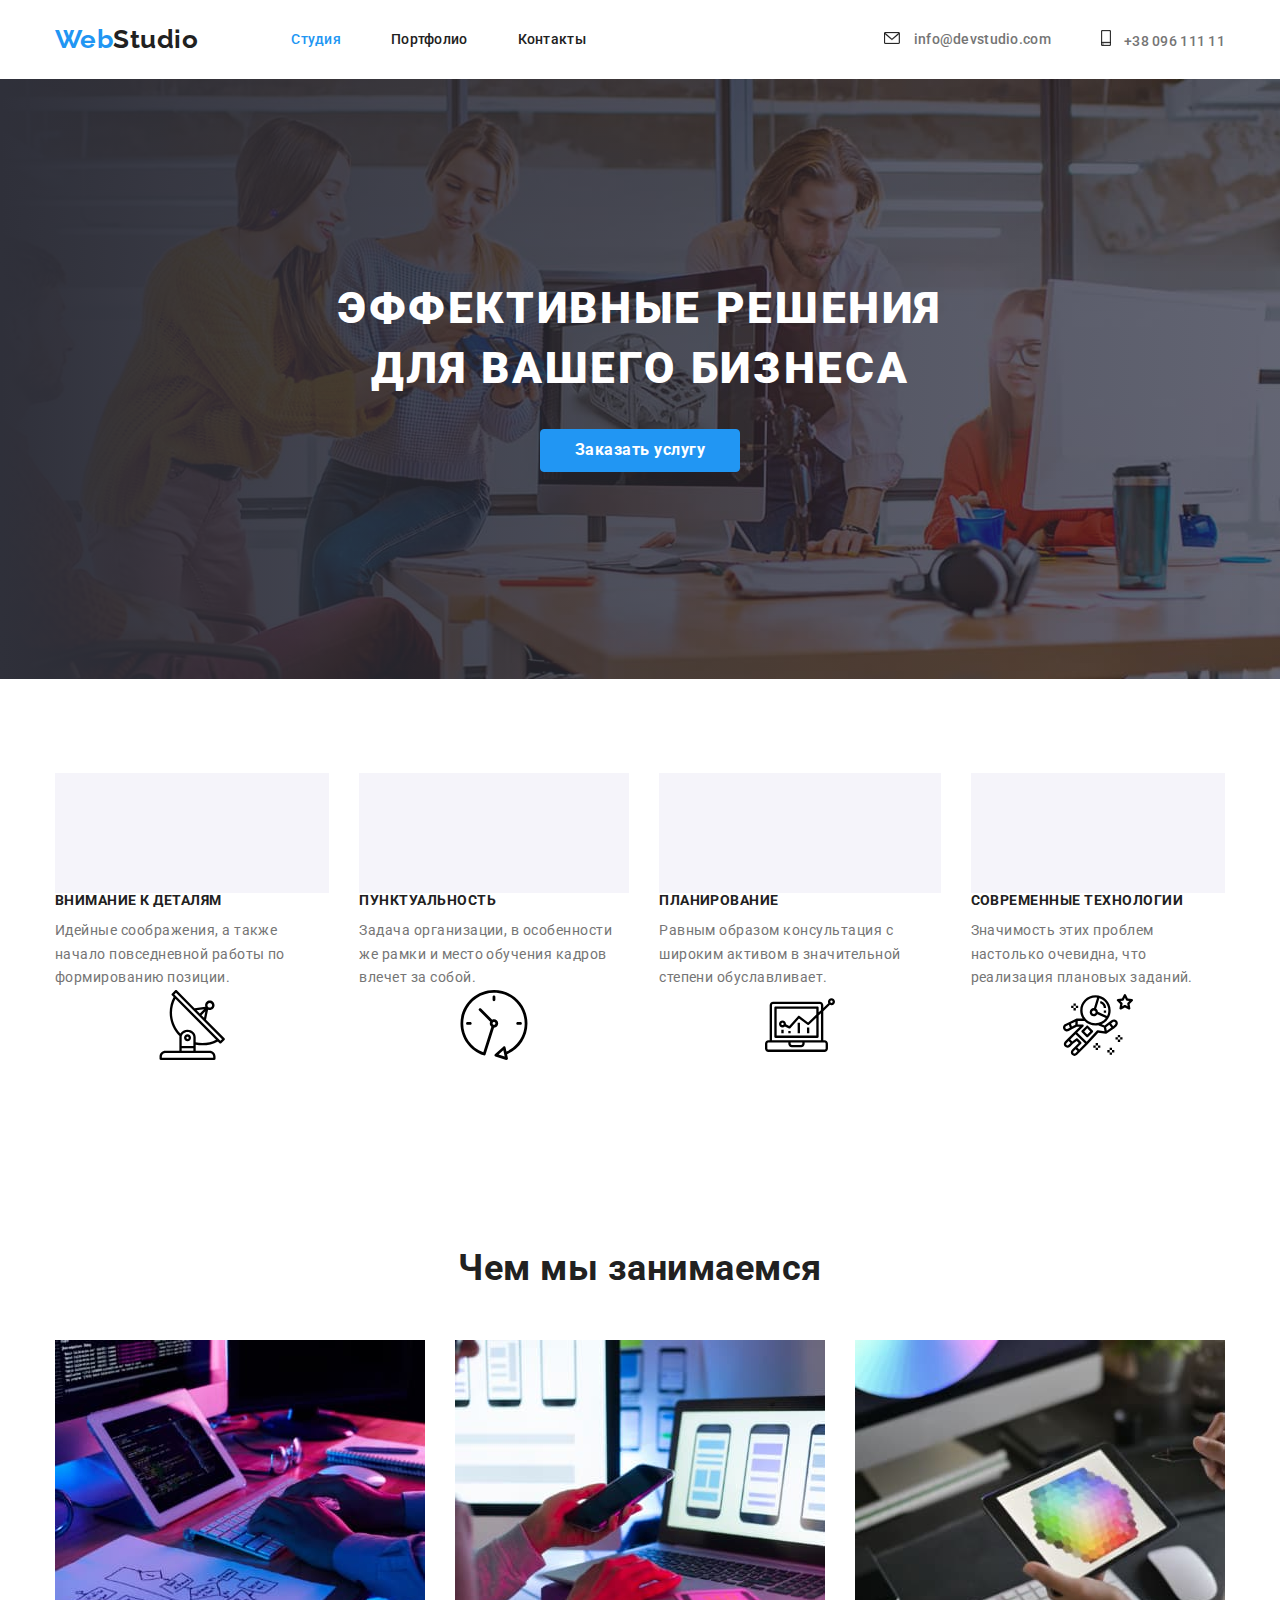
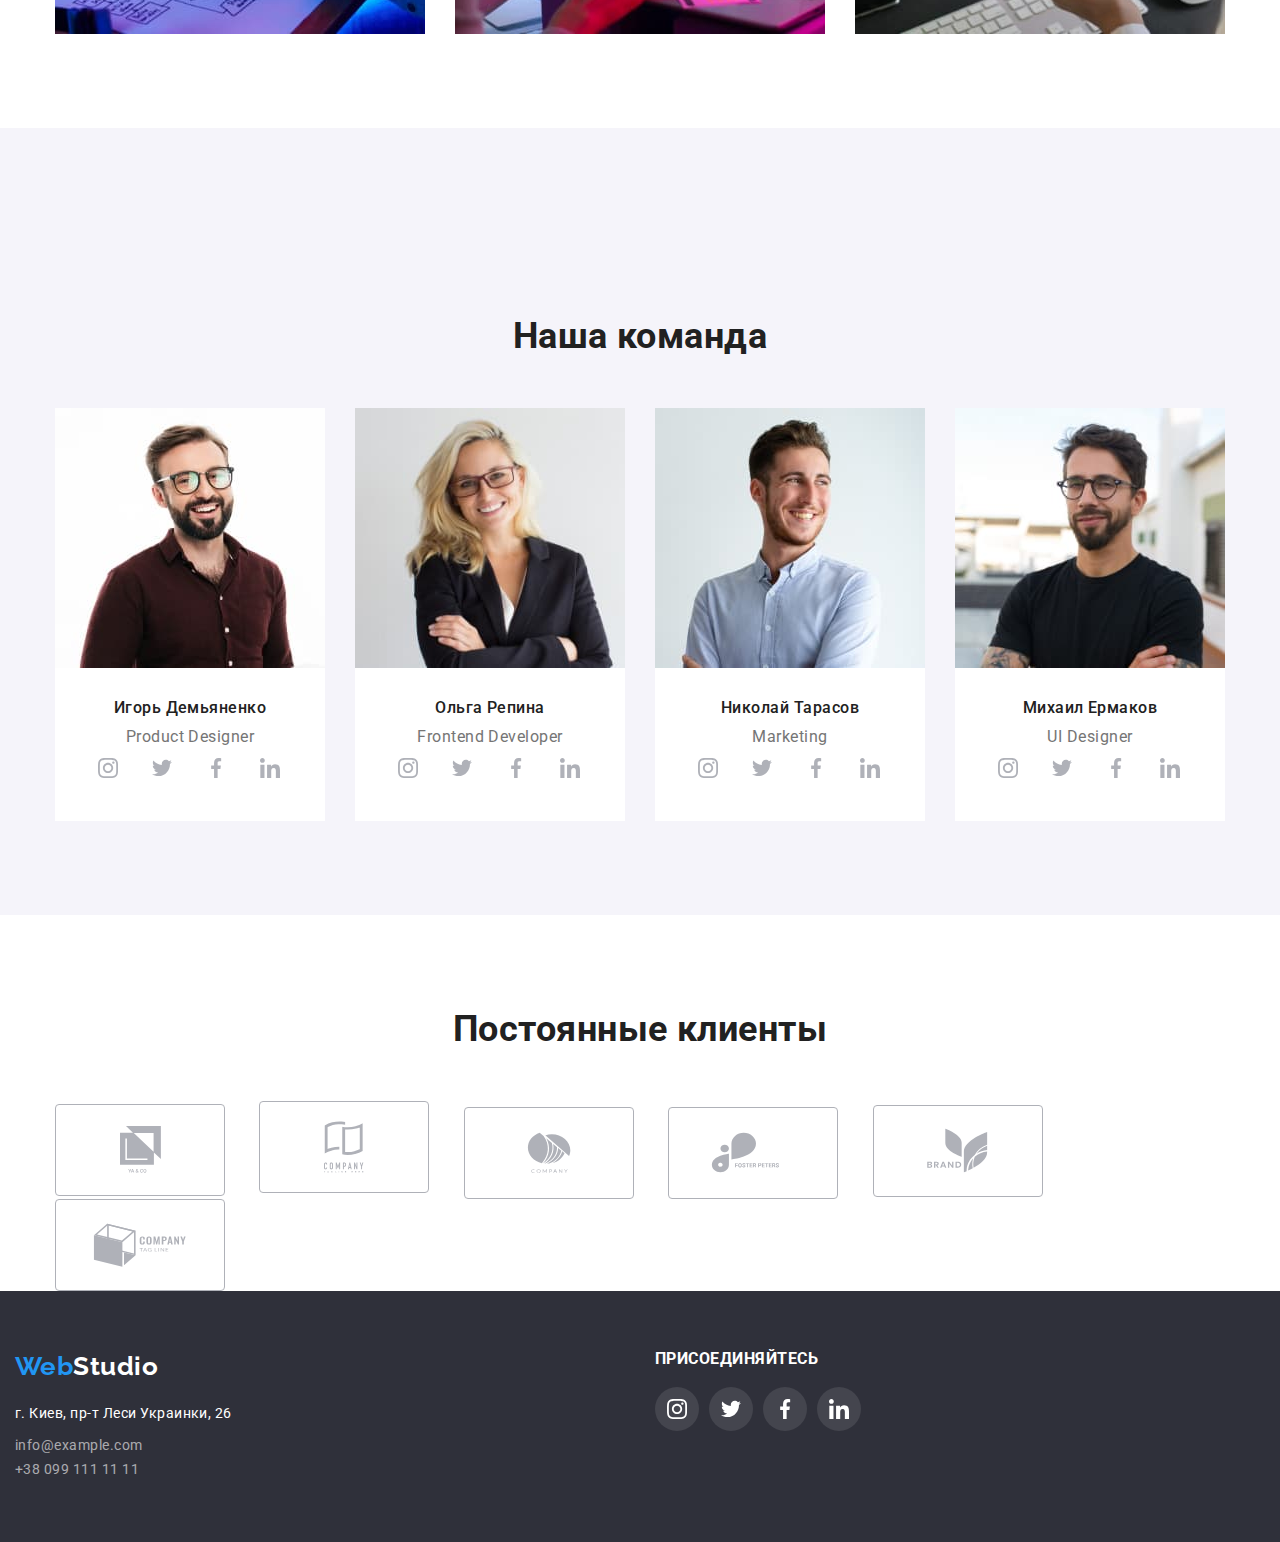
==== index.html @ 0242ce9b "добавляє постоянные клиенты" ====
<!DOCTYPE html>
<html lang="ru">

<head>
    <meta charset="UTF-8">
    <meta name="viewport" content="width=device-width, initial-scale=1.0">
    <title>Document</title>
    <link rel="preconnect" href="https://fonts.gstatic.com">
    <link
        href="https://fonts.googleapis.com/css2?family=Raleway:wght@700&family=Roboto:wght@400;500;700;900&display=swap"
        rel="stylesheet">
    <link rel="stylesheet"
        href="https://cdnjs.cloudflare.com/ajax/libs/modern-normalize/1.0.0/modern-normalize.min.css">
    <link rel="stylesheet" href="./css/styles.css">
</head>

<body>
    <header class="page-header">
        <!--CONTAINER-->
        <div class="container">
            <nav class="main-nav">

                <a href="" class="page-logo__header">Web<span class="accent-black">Studio</span></a>

                <ul class="site-nav">
                    <li class="item"><a href="" class="link current">Студия</a></li>
                    <li class="item"><a href="./portfolio.html" class="link">Портфолио</a></li>
                    <li class="item"><a href="" class="link">Контакты</a></li>
                </ul>
                <ul class="contacts">
                    <li class="item"><a href="mailto:info@devstudio.com" class="mail">
                        <svg class="address-icon">
                            <use href="./imagesdecoration/sprite.svg#icon-envelope"></use>
                        </svg>        
                        info@devstudio.com</a></li>
                    <li class="item"><a href="tel:+3809611111" class="phone">
                        <svg class="address-icon-smartphone">
                            <use href="./imagesdecoration/sprite.svg#icon-smartphone"></use>
                        </svg>
                        +38 096 111 11</a></li>
                </ul>
            </nav>
        </div>
    </header>
    <main>
        <!--CONTAINER-->
        <div class="overlay">
        <section class="hero-index">
            <div class="container-hero">
                
                <h1 class="hero-title">ЭФФЕКТИВНЫЕ РЕШЕНИЯ ДЛЯ ВАШЕГО БИЗНЕСА</h1>
                <a href="" class="button">Заказать услугу</a>
            </div>
        </section>
    </div>

        <!--CONTAINER-->
        <section class="feature">
            <div class="container">
                <ul class="content-list">
                    
                    <li class="title-list">
                        <h3 class="title">
                            Внимание к деталям</h3>
                        <p class="paragraph">
                            Идейные соображения, а также начало повседневной работы по формированию позиции.
                        </p>
                        <ul class="icons">
                            <li class="icons-item">
                                <a href="" class="icons-link">
                                    <svg class="icons-svg">
                                        <use href="./imagesdecoration/sprite.svg#icon-vector">
                                        </use>
                                    </svg>
                                </a>
                            </li>
                        </ul>
                    </li>
                    <li class="title-list icon-punctuality">
                        <h3 class="title">
                            Пунктуальность</h3>
                        <p class="paragraph">
                            Задача организации, в особенности же рамки и место обучения кадров влечет за собой.</p>
                        <ul class="icons">
                            <li class="icons-item">
                                <a href="" class="icons-link">
                                    <svg class="icons-svg">
                                        <use href="./imagesdecoration/sprite.svg#icon-clock-1">
                                        </use>
                                    </svg>
                                </a>
                            </li>
                        </ul>
                        </li>
                    <li class="title-list icon-planning">
                        <h3 class="title">
                            Планирование</h3>
                        <p class="paragraph">
                            Равным образом консультация с широким активом в значительной степени обуславливает.</p>
                    <ul class="icons">
                        <li class="icons-item">
                            <a href="" class="icons-link">
                                <svg class="icons-svg">
                                    <use href="./imagesdecoration/sprite.svg#icon-lap-top-diagram-1">
                                    </use>
                                </svg>
                            </a>
                        </li>
                    </ul>
                        </li>

                    <li class="title-list icon-modern">
                        <h3 class="title">
                            Современные технологии</h3>
                        <p class="paragraph">
                            Значимость этих проблем настолько очевидна, что реализация плановых заданий.</p>
                    <ul class="icons">
                        <li class="icons-item">
                            <a href="" class="icons-link">
                                <svg class="icons-svg">
                                    <use href="./imagesdecoration/sprite.svg#icon-astronaut-1-1">
                                    </use>
                                </svg>
                            </a>
                        </li>
                    </ul>
                        </li>
                </ul>
            </div>
        </section>
        <!--CONTAINER-->

        <section class="work">
            <div class="container">
                <h2 class="section-title">
                    Чем мы занимаемся</h2>
                <ul class="section-photo">
                    <li class="photo">
                        <img src=" ./images/photo1.jpg" alt="робота за компом" width="370" />
                    </li>
                    <li class="photo">
                        <img src=" ./images/photo2.jpg" alt="робота за компом" width="370" />
                    </li>
                    <li class="photo">
                        <img src=" ./images/photo3.jpg" alt="техника" width="370" />
                    </li>
                </ul>
            </div>
        </section>
        <!--CONTAINER-->
        <!--ul.social-icons>li.social-icons-item>a.social-icons-link>svg.social-icons-svg>use[href="./imagesdecoration/symbol-defs-optimiz.svg#icon-"])*4-->  
        <section class="team">
            <div class="container">
                <h2 class="section-title">
                    Наша команда</h2>
                <ul class="our-team">

                    <li class="content-team">
                        <article class="card">
                            <div class="card-thumb">
                                <img src="./images/photo2.1.jpg" alt="Игорь Демьяненко" width="270" />
                            </div>
                            <div class="card-content">
                                <h3 class="title">Игорь Демьяненко </h3>
                                <p class="occupation"> Product Designer </p>
                                <ul class="social-icons">
                                    <li class="social-icons-item">
                                        <a href="" class="social-icons-link" target="_blank" rel="noopener noreferrer">
                                            <svg class="social-icons-svg">
                                                <use href="./imagesdecoration/sprite.svg#icon-instagram"></use>
                                            </svg>
                                        </a>
                                    </li>
                                    <li class="social-icons-item">
                                        <a href="" class="social-icons-link">
                                            <svg class="social-icons-svg">
                                                <use href="./imagesdecoration/sprite.svg#icon-twitter"></use>
                                            </svg>
                                        </a>
                                    </li>
                                    <li class="social-icons-item">
                                        <a href="" class="social-icons-link">
                                            <svg class="social-icons-svg">
                                                <use href="./imagesdecoration/sprite.svg#icon-facebook"></use>
                                            </svg>
                                        </a>
                                    </li>
                                    <li class="social-icons-item">
                                        <a href="" class="social-icons-link">
                                            <svg class="social-icons-svg">
                                                <use href="./imagesdecoration/sprite.svg#icon-linkedin"></use>
                                            </svg>
                                        </a>
                                    </li>
                                </ul>
                            </div>
                        </article>
                    </li>


                    <li class="content-team">
                        <article class="card">
                            <div class="card-thumb">
                                <img src="./images/photo2.2.jpg" alt="Ольга Репина" width="270" />
                            </div>
                            <div class="card-content">
                                <h3 class="title">Ольга Репина </h3>
                                <p class="occupation"> Frontend Developer </p>
                                <ul class="social-icons">
                                    <li class="social-icons-item">
                                        <a href="" class="social-icons-link" target="_blank" rel="noopener noreferrer">
                                            <svg class="social-icons-svg">
                                                <use href="./imagesdecoration/sprite.svg#icon-instagram"></use>
                                            </svg>
                                        </a>
                                    </li>
                                    <li class="social-icons-item">
                                        <a href="" class="social-icons-link">
                                            <svg class="social-icons-svg">
                                                <use href="./imagesdecoration/sprite.svg#icon-twitter"></use>
                                            </svg>
                                        </a>
                                    </li>
                                    <li class="social-icons-item">
                                        <a href="" class="social-icons-link">
                                            <svg class="social-icons-svg">
                                                <use href="./imagesdecoration/sprite.svg#icon-facebook"></use>
                                            </svg>
                                        </a>
                                    </li>
                                    <li class="social-icons-item">
                                        <a href="" class="social-icons-link">
                                            <svg class="social-icons-svg">
                                                <use href="./imagesdecoration/sprite.svg#icon-linkedin"></use>
                                            </svg>
                                        </a>
                                    </li>
                                </ul>
                            </div>
                        </article>
                    </li>


                    <li class="content-team">
                        <article class="card">
                            <div class="card-thumb">
                                <img src="./images/photo2.3.jpg" alt="Николай Тарасов" width="270" />
                            </div>
                            <div class="card-content">
                                <h3 class="title">Николай Тарасов </h3>
                                <p class="occupation"> Marketing </p>
                                <ul class="social-icons">
                                    <li class="social-icons-item">
                                        <a href="" class="social-icons-link" target="_blank" rel="noopener noreferrer">
                                            <svg class="social-icons-svg">
                                                <use href="./imagesdecoration/sprite.svg#icon-instagram"></use>
                                            </svg>
                                        </a>
                                    </li>
                                    <li class="social-icons-item">
                                        <a href="" class="social-icons-link">
                                            <svg class="social-icons-svg">
                                                <use href="./imagesdecoration/sprite.svg#icon-twitter"></use>
                                            </svg>
                                        </a>
                                    </li>
                                    <li class="social-icons-item">
                                        <a href="" class="social-icons-link">
                                            <svg class="social-icons-svg">
                                                <use href="./imagesdecoration/sprite.svg#icon-facebook"></use>
                                            </svg>
                                        </a>
                                    </li>
                                    <li class="social-icons-item">
                                        <a href="" class="social-icons-link">
                                            <svg class="social-icons-svg">
                                                <use href="./imagesdecoration/sprite.svg#icon-linkedin"></use>
                                            </svg>
                                        </a>
                                    </li>
                                </ul>
                            </div>
                        </article>
                    </li>


                    <li class="content-team">
                        <article class="card">
                            <div class="card-thumb">
                                <img src="./images/photo2.4.jpg" alt="Михаил Ермаков" width="270" />
                            </div>
                            <div class="card-content">
                                <h3 class="title">Михаил Ермаков </h3>
                                <p class="occupation">UI Designer </p>
                                <ul class="social-icons">
                                    <li class="social-icons-item">
                                        <a href="" class="social-icons-link" target="_blank" rel="noopener noreferrer">
                                            <svg class="social-icons-svg">
                                                <use href="./imagesdecoration/sprite.svg#icon-instagram"></use>
                                            </svg>
                                        </a>
                                    </li>
                                    <li class="social-icons-item">
                                        <a href="" class="social-icons-link">
                                            <svg class="social-icons-svg">
                                                <use href="./imagesdecoration/sprite.svg#icon-twitter"></use>
                                            </svg>
                                        </a>
                                    </li>
                                    <li class="social-icons-item">
                                        <a href="" class="social-icons-link">
                                            <svg class="social-icons-svg">
                                                <use href="./imagesdecoration/sprite.svg#icon-facebook"></use>
                                            </svg>
                                        </a>
                                    </li>
                                    <li class="social-icons-item">
                                        <a href="" class="social-icons-link">
                                            <svg class="social-icons-svg">
                                                <use href="./imagesdecoration/sprite.svg#icon-linkedin"></use>
                                            </svg>
                                        </a>
                                    </li>
                                </ul>
                            </div>
                        </article>
                    </li>
                </ul>
            </div>
        </section>
    </main>

    <!--CONTAINER-->

     <div class="container">
        <h2 class="section-title">
            Постоянные клиенты</h2>
            <div class="thumb-icons">
                <ul class="icons-set">
                    <li class="item-icons">
                        <a href="" class="clients-icons-link" target="_blank" rel="noopener noreferrer">
                            <svg class="clients-icons-svg" width="41" height="47">
                                <use href="./imagesdecoration/sprite.svg#icon-ya-s-co-1"></use>
                            </svg>
                        </a>
                    </li>
                </ul> </div>

            <div class="thumb-icons">
                <ul class="icons-set">
                    <li class="item-icons">
                        <a href="" class="clients-icons-link" target="_blank" rel="noopener noreferrer">
                            <svg class="clients-icons-svg" width="40" height="52">
                                <use href="./imagesdecoration/sprite.svg#icon-tag-line-here-2"></use>
                            </svg>
                        </a>
                    </li>
                </ul> </div>
            
                <div class="thumb-icons">
                <ul class="icons-set">
                    <li class="item-icons">
                        <a href="" class="clients-icons-link" target="_blank" rel="noopener noreferrer">
                            <svg class="clients-icons-svg" width="44" height="41">
                                <use href="./imagesdecoration/sprite.svg#icon-company-3"></use>
                            </svg>
                        </a>
                    </li>
                </ul> </div>
            
                <div class="thumb-icons">
                <ul class="icons-set">
                    <li class="item-icons">
                        <a href="" class="clients-icons-link" target="_blank" rel="noopener noreferrer">
                            <svg class="clients-icons-svg" width="85" height="41">
                                <use href="./imagesdecoration/sprite.svg#icon-foster-peters-4"></use>
                            </svg>
                        </a>
                    </li>
                </ul> </div>

                <div class="thumb-icons">
                <ul class="icons-set">
                    <li class="item-icons">
                        <a href="" class="clients-icons-link" target="_blank" rel="noopener noreferrer">
                            <svg class="clients-icons-svg" width="63" height="45">
                                <use href="./imagesdecoration/sprite.svg#icon-brand-5"></use>
                            </svg>
                        </a>
                    </li>
                </ul> </div>

                <div class="thumb-icons">
                <ul class="icons-set">
                    <li class="item-icons">
                        <a href="" class="clients-icons-link" target="_blank" rel="noopener noreferrer">
                            <svg class="clients-icons-svg" width="94" height="44">
                                <use href="./imagesdecoration/sprite.svg#icon-comp-tag-line"></use>
                            </svg>
                        </a>
                    </li>
                 </ul> </div>
         
     </div>

    <!--CONTAINER-->

    <footer class="footer">
        <div class="footer-content">
        <div class="container">

            <a href="" class="page-logo__footer">Web<span class="accent-white">Studio</span></a>

            <address class="address-footer">
                <p class="address">г. Киев, пр-т Леси Украинки, 26 </p>
                <ul class="contact-info">

                    <li><a href="info@example.com" class="mail-contact">info@example.com</a></li>

                    <li><a href="tel:+380991111111" class="address-contact">+38 099 111 11 11</a></li>
                </ul>
            </address>
        </div>
        <!-- FOOTER Social networks -->
        <div class="container">
            <h3 class="footer-networks"> ПРИСОЕДИНЯЙТЕСЬ </h3>
            <ul class="social-icons-footer">
                <li class="social-icons-item-footer">
                    <a href="" class="social-icons-link-footer" target="_blank" rel="noopener noreferrer">
                        <svg class="social-icons-svg-footer">
                            <use href="./imagesdecoration/sprite.svg#icon-instagram"></use>
                        </svg>
                    </a>
                </li>

                <li class="social-icons-item-footer">
                    <a href="" class="social-icons-link-footer" target="_blank" rel="noopener noreferrer">
                        <svg class="social-icons-svg-footer">
                            <use href="./imagesdecoration/sprite.svg#icon-twitter"></use>
                        </svg>
                    </a>
                </li>

                <li class="social-icons-item-footer">
                    <a href="" class="social-icons-link-footer" target="_blank" rel="noopener noreferrer">
                        <svg class="social-icons-svg-footer">
                            <use href="./imagesdecoration/sprite.svg#icon-facebook"></use>
                        </svg>
                    </a>
                </li>
                
                <li class="social-icons-item-footer">
                    <a href="" class="social-icons-link-footer" target="_blank" rel="noopener noreferrer">
                        <svg class="social-icons-svg-footer">
                            <use href="./imagesdecoration/sprite.svg#icon-linkedin"></use>
                        </svg>
                    </a>
                </li>
                
            </ul>
        </div>
        </div>
    </footer>
    

</body>

</html>
---- css/styles.css ----
/*styles for index.html*/

:root {
  --primary-text-color: #757575;

  --title-text-color: #212121;

  --accent-color: #2196f3;

  --primary-white-color: #ffffff;
}

body {
  /*background-color: #f5f4fa;*/
  color: #757575;

  font-family: Roboto, sans-serif;

  letter-spacing: 0.03em;

  margin: 0;
}

/* цвет основного текста #757575 */

/* вторичный цвет текста #212121 */

/* белый цвет текста #FFFFFF */

/* акцент : #2196F3 */

/*Утиліти*/
div {
  padding: 0;
  margin: 0;
  list-style: none;
}

* {
  margin: 0;
  padding: 0;
}

/*general info about container*/

.container {
  width: 1200px;
  padding-left: 15px;
  padding-right: 15px;
  margin-left: auto;
  margin-right: auto;
}
/*Page header*/

.page-header {
  background-color: var(--primary-white-color);
}
 
.page-header {
  border-bottom: 1px;
}

/*Main nav*/

.main-nav,
.site-nav,
.contacts {
  display: flex;
}

.main-nav {
  /*padding-top: 24px;*/
  align-items: center;
}


.site-nav {
  display: flex;
  margin-left: 93px;
}

.address-icon {
  width: 16px;
  height: 12px;
  stroke: currentColor;
  margin-right: 10px;
}

.address-icon-smartphone {
  width: 10px;
  height: 16px;
  stroke: currentColor;
  margin-right: 10px;
}


/*.site-nav .item {
  outline:1px solid red;
  background-color: blue;
  /*margin-right: 50px;*/


/*.site-nav .item:last-child {
  margin-right: 0;
}*/

/*.site-nav .item:not(:last-child) {
  margin-right: 50px;
}*/

.site-nav .item + .item {
  margin-left: 50px;
}


.site-nav .link {
  display: block;
  padding-top: 32px;
  padding-bottom: 32px;
  
  color: var(--title-text-color);

  font-weight: 500;
  font-size: 14px;
  line-height: 1.1;
  letter-spacing: 0.02em;
  
}

.site-nav .link:hover,
.site-nav .link:focus {
  color: var(--accent-color);
}

.site-nav .link:focus {
  border: none;
}

.site-nav .link.current {
  color: var(--accent-color);
}


.contacts {
  background-color: var(--primary-white-color);
  margin-left: auto;
  /*padding-top: 32px;
  padding-bottom: 32px;
  /*margin-left: 165.5px;*/
}

.contacts .item + .item {
  margin-left: 50px;
}


/* Logo */
.page-logo__header {
  color: var(--accent-color);
}
.accent-black {
  color: var(--title-text-color);
}
.page-logo__header,
.accent-black {
  font-family: raleway, sans-serif;

  font-weight: bold;
  font-size: 26px;
  line-height: 1.19;
}

a {
  text-decoration: none;
}



.contacts .mail {
  color: var(--primary-text-color);

  font-weight: 500;
  font-size: 14px;
  line-height: 1.1;
  letter-spacing: 0.02em;
  /*margin-right: 50px;*/
}

.contacts .mail:hover {
  color: var(--accent-color);
}
.contacts .phone {
  color: var(--primary-text-color);

  font-weight: 500;
  font-size: 14px;
  line-height: 1.1;
  letter-spacing: 0.02em;
}
.contacts .phone:hover {
  color: var(--accent-color);
}*/



/* Hero*/

/*.container-hero {
  background-color: #2f303a;
  width: 1200px;
  padding-left: 15px;
  padding-right: 15px;
  margin-left: auto;
  margin-right: auto;
  border: 1px solid red;
}*/

/*.hero {
  max-width: 1600px;
  margin: 0 auto;
  background-color: #2f303a;
}*/

.hero .hero-title {
  margin: auto;
}

.hero-title {
 
  color: #ffffff;

  font-weight: 900;
  font-size: 44px;
  line-height: 1.36;
  text-align: center;
  letter-spacing: 0.06em;
  text-transform: uppercase;
  max-width: 696px;
  margin: 0 auto;
  margin-bottom: 30px;
}

.hero-index {
  /*background-color: #2f303a;*/
  padding: 200px 0;
}

.container-hero {
  /*background-color: #2f303a;*/
  width: 1200px;
  padding-left: 15px;
  padding-right: 15px;
  margin-left: auto;
  margin-right: auto;
}

/*Overlay*/

.overlay {
  max-width: 1600px;
  height: 600px;
  margin-left: auto;
  margin-right: auto;
  background-image: linear-gradient(
    to right,
   #2f303a, 40%, rgba(47, 48, 58, 0.4)
   ),
   url("../images/lowImgheader.jpg");
  /*background-image: url("../images/lowImgheader.jpg");*/
  background-size: cover;
  background-repeat: no-repeat;
  background-position: center;
}

/*Button*/

.button {
  width: 200px;
}

/*html {
  box-sizing: border-box;
}

*,
*::before,
*::after {
  box-sizing: inherit;
}*/

.button {
  border-radius: 4px;
  padding: 10px 32px;
  color: var(--title-text-color);
  background-color: var(--primary-white-color);
  border: 1px solid transparent;
  border-color: var(--accent-color);

  min-width: 200px;
  margin: 0 auto;
  font-weight: bold;
  font-size: 16px;
  line-height: 1.8;
  text-align: center;
  align-items: center;
  display: inline-block;
  
}

.button {
  display: block;
  background-color: var(--accent-color);
  color: var(--primary-white-color);
  margin: 0 auto;
  padding: 0 auto;
  padding: 6.22px;
}

/* section*/

.work {
  /*
  padding-left: 15px;
  padding-right: 15px;
  margin-left: auto;
  margin-right: auto;
  /*background-color: #e5e5e5;*/
}

.work  {
  padding-top: 94px;
  padding-bottom: 94px;
}

.section-title {
  text-align: center;
}

.section-photo {
  padding: 0;
  margin: 0;
  display: flex;

  margin-left: -30px;
}
.section-photo > .photo {
  flex-basis: calc(100% / 3 - 30px);
  margin-left: 30px;
}

.section-work .section-title {
  margin: 0 auto;
  margin-bottom: 50px;
  color: var(--title-text-color);

  font-weight: 700;
  font-size: 36px;
  line-height: 1.16;
  text-align: center;
}


.photo li {
  margin-right: 30px;
}

.photo li:last-child {
margin-right: 0;
}


.photo:nth-child(1n) {
  margin-right: 0px;
}

/* Features */

/*.title-list {
  width: 270px;
  display: inline-block;
  display: flex;
  margin-top: 94px;
  margin-bottom: 94px;
}*/

/*.feature-list li {
  width: 270px;
  display: flex;
  display: inline-block;
  margin-top: 94px;
  margin-bottom: 94px;*/
}

/*.feature-list .container {
  background-color: #e5e5e5;
}*/


.content-list li {
  width: 270px;
  display: inline-block;
  /*margin-top: 94px;*/
}

.title-list {
 margin-right: 23px;
}
.title-list:last-child {
  margin-right: 0;
}

.title-list::before {
  display: block;
  content:"";
  height: 120px;
  background-repeat: no-repeat;
  background-position: center;
  background-color: #F5F4FA;
  ;
}


/*.icon-attention::before {
  background-image: url("../imagesdecoration/Vector.svg");
}

.icon-punctuality::before {
  background-image: url("../imagesdecoration/Vector.svg2.svg");
}

.icon-planning::before {
  background-image: url("../imagesdecoration/Vector.svg3.svg");
}

.icon-modern::before {
  background-image: url("../imagesdecoration/astronaut\ 1.svg");
}
*/

.icons {
  display: flex;
  align-items: center;
  justify-content: center;
}

.icons-link {
  display: flex;
  align-items: center;
  justify-content: center;
}

.icons-svg {
  width: 70px;
  height: 70px;
}
.icons-svg:hover,
.icons-svg:focus {
  stroke: var(--accent-color);
}

.feature {
  padding-top: 94px;
  display: flex;
}

.content-list {
  display: flex;
  margin-left: -30px;
}

.content-list > .title-list {
  padding: 0;
  margin: 0;
  flex-basis: calc(100% / 4 -30px);

  margin-left: 30px;
}

.feature .title {
  margin-top: 0;
  margin-bottom: 10px;
  color: var(--title-text-color);

  font-weight: 700;
  font-size: 14px;
  line-height: 1.1;
  text-transform: uppercase;
}


.feature .paragraph {
  margin-top: 0;
  margin-bottom: 0;
  color: var(--primary-text-color);

  font-weight: normal;
  font-size: 14px;
  line-height: 1.7;
}

/* Our team*/

img {
  display: block;
  max-width: 100%;
}

.card-thumb {
  outline: 1px solid transparent;
}

.content-team * {
  outline: 1px solid transparent;
}

.card-content {
  padding: 30px;
  margin-left: auto;
  margin-right: auto;
  border: 1px solid transparent;
  background-color: var(--primary-white-color);
}

.occupation {
  margin-top: 10px;
}

.team {
  padding-top: 94px;
  padding-bottom: 94px;
  background-color: #f5f4fa;
}

.content-team {
  background-color: var(--primary-white-color);
}

.our-team {
  padding: 0;
  margin: 0;
  display: flex;
  margin-left: -30px;
}

.our-team > .content-team {
flex-basis: calc(100% / 4 - 30px);
margin-left: 30px;
}

/*.content-team {
  /*display: inline-block;
  display:inline-block;
  align-items: center;
  /*width: 270px;*/
  /*margin-top: 50px;
  margin-bottom: 94px;
  margin-right: 30px;*/


.content-team:last-child {
  margin-right: 0;
}

.occupation {
  margin-top: 10px;
  margin-bottom: 30px;
}

.section-title {
  margin: 0 auto;
  margin-bottom: 50px;
  color: var(--title-text-color);

  font-weight: 700;
  font-size: 36px;
  line-height: 1.16;
  text-align: center;
}

.title .occupation {
}

.our-team .title {
  color: var(--title-text-color);
  margin-top: 0;
  margin-bottom: 10px;

  font-weight: 500;
  font-size: 16px;
  line-height: 1.18;
  text-align: center;
}

.our-team .occupation {
  margin-top: 0;
  margin-bottom: 0;
  color: var(--primary-text-color);

  font-weight: normal;
  font-size: 16px;
  line-height: 1.18;
  text-align: center;
}

.social-icons {
  display: inline-flex;
}

.social-icons-svg {
  width: 20px;
  height: 20px;
  fill: #AFB1B8;
}

.social-icons-link {
  display: flex;
  align-items: center;
  justify-content: center;
  width: 44px;
  height: 44px;
  border-radius: 50%;
  background-color: var(--primary-white-color);
}

.social-icons-item:not(:last-child) {
 margin-right: 10px;
}

.social-icons-link:hover,
.social-icons-link:focus {
  background-color: var(--accent-color);
}

.social-icons-link:hover .social-icons-svg,
.social-icons-link:focus .social-icons-svg {
 fill: #fff;
}

 /*CARD-SET*/

 .section-title {
   margin-top: 94px;
   margin-bottom: 50px;
 }
 
.thumb-icons {
  display: inline-flex;
  /*display: inline-block;*/
  /*height: 92px;*/
  flex-basis: calc(100% / 6 - 30px);
}


.clients-icons-link {
  display: flex;
  align-items: center;
  justify-content: center;
  height: 92px;
  width: 170px;
  border: 1px solid #AFB1B8;
  border-radius: 4px;
}

.thumb-icons:not(:last-child) {margin-right: 30px;}

.clients-icons-svg {
  fill: #AFB1B8;
  display: flex;
  text-align: center;
}

.clients-icons-svg:hover,
.clients-icons-svg:focus {
  fill: var(--accent-color);
}

/*.icons-set {
  margin-left: auto;
  margin-right: auto;
  
}

.icons-set > .item-icons {
  margin-left: auto;
  margin-right: auto; 
}*/

/* Footer*/
.footer {
  background-color: #2f303a;
}

.logo-container {
  margin-top: 60px;
  margin-bottom: 20px;
}

.contact-list-mail {
  margin-top: 9px;
}

.contact-list-phone {
  margin-top: 9px;
  margin-bottom: 60px;
}
/* Logo for footer*/

.page-logo__footer {
  display: block;
  margin-bottom: 20px;
}

.page-logo__footer {
  color: var(--accent-color);
  font-family: raleway, sans-serif;
  font-style: normal;
  font-weight: 700;
  font-size: 26px;
  line-height: 1.19;
}
.accent-white {
  color: var(--primary-white-color);
  font-family: raleway, sans-serif;
  font-style: normal;
  font-weight: 700;
  font-size: 26px;
  line-height: 1.19;
  margin-bottom: 20px;
}

.page-logo__footer {
  margin-bottom: 20px;
}

.address {
  margin-bottom: 9px;
}

.mail-contact {
  margin-bottom: 9px;
}

.footer .container {
  padding-top: 60px;
}

.footer .container {
  padding-bottom: 60px;
}

/*.footer .address-footer {
  padding-top: 20px;
}*/

.footer .address {
  color: var(--primary-white-color);

  font-style: normal;
  font-weight: normal;
  font-size: 14px;
  line-height: 1.7;
}

.contact-info {
  display: block;
}
.footer .address-contact {
  color: rgba(100%, 100%, 100%, 60%);

  font-style: normal;
  font-weight: normal;
  font-size: 14px;
  line-height: 1.7;
}

.footer .mail-contact {
  color: rgba(100%, 100%, 100%, 60%);

  font-style: normal;
  font-weight: normal;
  font-size: 14px;
  line-height: 1.7;
}

/* FOOTER Social networks */

.footer-content {
  display: flex;
}

.footer-networks {
  color:var(--primary-white-color);
  font-style: normal;
  font-weight: bold;
  font-size: 16px;
  line-height: 16px;
  margin-bottom: 20px;
}

.social-icons-footer {
  display: inline-flex;
}

.social-icons-svg-footer {
  width: 20px;
  height: 20px;
  fill: var(--primary-white-color);
}

.social-icons-link-footer:hover,
.social-icons-link-footer:focus {
  background-color: var(--accent-color);
}

.social-icons-link-footer {
  display: flex;
  align-items: center;
  justify-content: center;
  width: 44px;
  height: 44px;
  border-radius: 50%;
  background-color: #44454E;
}

.social-icons-item-footer:not(:last-child) {
 margin-right: 10px;
}

/*styles for portfolio.html*/

:root {
  --primary-text-color: #757575;

  --title-text-color: #212121;

  --accent-color: #2196f3;

  --primary-white-color: #ffffff;
}

ul {
  padding: 0;
  margin: 0;
  list-style: none;
}

/* section*/

.feature-list-portfolio {
  padding-top: 94px;
  padding-bottom: 94px;
}

.section-title {
  color: var(--title-text-color);
}


.portf-button { 
  border-radius: 4px;
  padding: 6px 22px;
  border: 1px solid transparent;
  border-color: #f5f4fa;
  background-color: #f5f4fa;
  display: inline-block;

  color: var(--title-text-color);

  font-weight: 500;
  font-size: 16px;
  line-height: 1.6;
  text-align: center;
  min-width: 73px;
}


.filter .portf-button:hover,
.filter .portf-button:focus {
  background-color: var(--accent-color);
  color: var(--primary-white-color);
  outline: auto;
}


.portfolio-button :hover
:focus {
  /*background-color: var(--accent-color);*/
  color: var(--accent-color);
  border: 1px solid transparent;
  /*border-color: var(--accent-color);*/
  outline: auto;
}

.filter {
  display: flex;
  justify-content: center;
  margin-bottom: 50px;
  /*margin-top: -30px;
  margin-left: -30px;*/
}


.filter .item + .item {
  margin-left: 8px;
}

.flex-element{
  padding: 0;
  margin: 0;

  display: flex;
  flex-wrap:wrap;

  margin-left: -30px;
  margin-top: -30px;
}

.flex-element > .item-element{
  flex-basis: calc(100% / 3 -30px);
  margin-left: 30px;
  margin-top: 30px;
}

.thumb-portfolio {
  outline: 1px solid transparent;
}

.item-element * {
  outline: 1px solid transparent;
}

.element-container {
  margin-left: auto;
  margin-right: auto;
  padding: 20px;
  border: 1px solid transparent;
  background-color: var(--primary-white-color);
}

.title {
  margin-bottom: 4px;
}


.item-element:nth-child(3n) {
  margin-right: 0;
}

.variety {
  margin-top: 4px;
}

.item-element .flex-element {
  width: 370px;
  display: inline-block;
  background-color: #ffffff;
  margin-right: 30px;
  margin-bottom: 30px;
}



.flex-element:nth-child(3n) {
  margin-right: 0;
}


.feature-list-portfolio .title {
  margin-top: 0;
  margin-bottom: 4;
  color: var(--title-text-color);

  font-weight: 700;
  font-size: 18px;
  line-height: 2;
  letter-spacing: 0.06em;
}

.feature-list-portfolio .variety {
  margin-top: 0;
  margin-bottom: 0;
  color: var(--primary-text-color);

  font-weight: normal;
  font-size: 16px;
  line-height: 1.8;
}
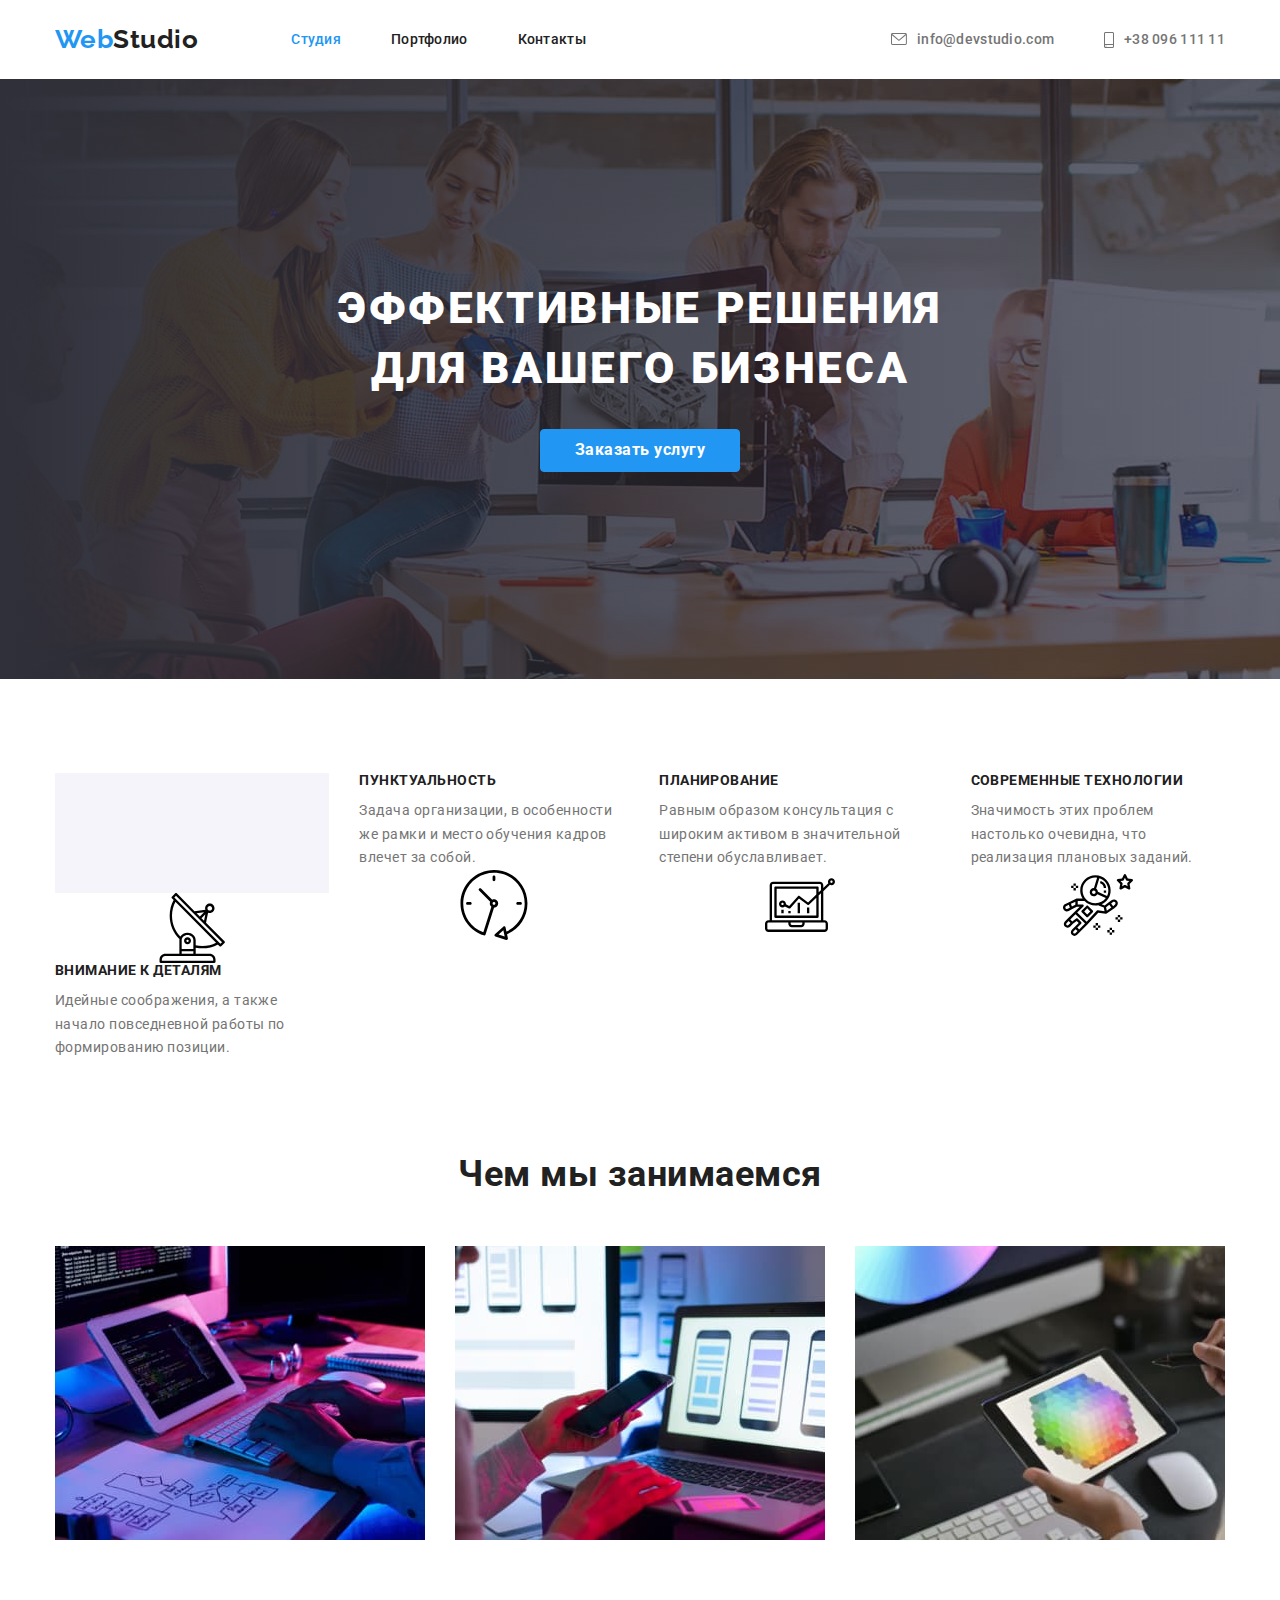
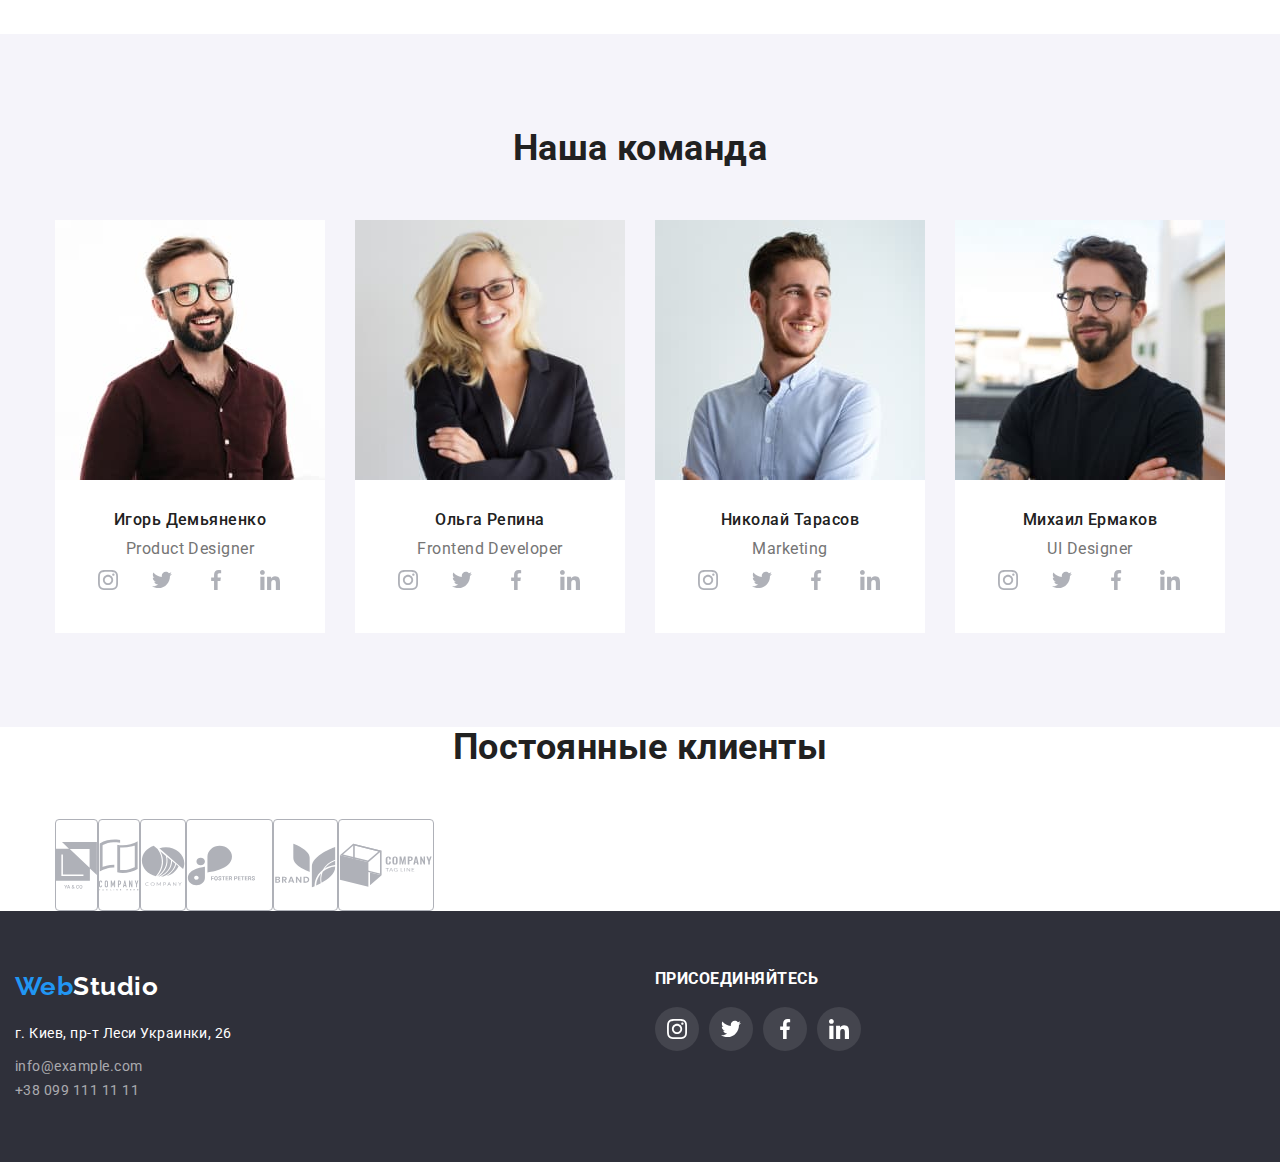
==== commit 13ff368d: "вносить правки" ====
--- a/index.html
+++ b/index.html
@@ -60,21 +60,24 @@
                 <ul class="content-list">
                     
                     <li class="title-list">
+                        <div class="title-list-container">
+                            <ul class="icons">
+                                <li class="icons-item">
+                                    <a href="" class="icons-link">
+                                        <svg class="icons-svg">
+                                            <use href="./imagesdecoration/sprite.svg#icon-vector">
+                                            </use>
+                                        </svg>
+                                    </a>
+                                </li>
+                            </ul>
+                        </div>
                         <h3 class="title">
                             Внимание к деталям</h3>
                         <p class="paragraph">
                             Идейные соображения, а также начало повседневной работы по формированию позиции.
                         </p>
-                        <ul class="icons">
-                            <li class="icons-item">
-                                <a href="" class="icons-link">
-                                    <svg class="icons-svg">
-                                        <use href="./imagesdecoration/sprite.svg#icon-vector">
-                                        </use>
-                                    </svg>
-                                </a>
-                            </li>
-                        </ul>
+                        
                     </li>
                     <li class="title-list icon-punctuality">
                         <h3 class="title">
@@ -331,12 +334,12 @@
     </main>
 
     <!--CONTAINER-->
-
+    <section class="section-icons">
      <div class="container">
         <h2 class="section-title">
             Постоянные клиенты</h2>
-            <div class="thumb-icons">
                 <ul class="icons-set">
+
                     <li class="item-icons">
                         <a href="" class="clients-icons-link" target="_blank" rel="noopener noreferrer">
                             <svg class="clients-icons-svg" width="41" height="47">
@@ -344,10 +347,7 @@
                             </svg>
                         </a>
                     </li>
-                </ul> </div>
-
-            <div class="thumb-icons">
-                <ul class="icons-set">
+
                     <li class="item-icons">
                         <a href="" class="clients-icons-link" target="_blank" rel="noopener noreferrer">
                             <svg class="clients-icons-svg" width="40" height="52">
@@ -355,10 +355,7 @@
                             </svg>
                         </a>
                     </li>
-                </ul> </div>
-            
-                <div class="thumb-icons">
-                <ul class="icons-set">
+
                     <li class="item-icons">
                         <a href="" class="clients-icons-link" target="_blank" rel="noopener noreferrer">
                             <svg class="clients-icons-svg" width="44" height="41">
@@ -366,10 +363,7 @@
                             </svg>
                         </a>
                     </li>
-                </ul> </div>
-            
-                <div class="thumb-icons">
-                <ul class="icons-set">
+
                     <li class="item-icons">
                         <a href="" class="clients-icons-link" target="_blank" rel="noopener noreferrer">
                             <svg class="clients-icons-svg" width="85" height="41">
@@ -377,10 +371,7 @@
                             </svg>
                         </a>
                     </li>
-                </ul> </div>
-
-                <div class="thumb-icons">
-                <ul class="icons-set">
+
                     <li class="item-icons">
                         <a href="" class="clients-icons-link" target="_blank" rel="noopener noreferrer">
                             <svg class="clients-icons-svg" width="63" height="45">
@@ -388,10 +379,7 @@
                             </svg>
                         </a>
                     </li>
-                </ul> </div>
-
-                <div class="thumb-icons">
-                <ul class="icons-set">
+
                     <li class="item-icons">
                         <a href="" class="clients-icons-link" target="_blank" rel="noopener noreferrer">
                             <svg class="clients-icons-svg" width="94" height="44">
@@ -399,9 +387,11 @@
                             </svg>
                         </a>
                     </li>
-                 </ul> </div>
-         
-     </div>
+
+                </ul> 
+
+             </div>
+    </section>
 
     <!--CONTAINER-->
 
--- a/css/styles.css
+++ b/css/styles.css
@@ -82,14 +82,14 @@
 .address-icon {
   width: 16px;
   height: 12px;
-  stroke: currentColor;
+  fill: currentColor;
   margin-right: 10px;
 }
 
 .address-icon-smartphone {
   width: 10px;
   height: 16px;
-  stroke: currentColor;
+  fill: currentColor;
   margin-right: 10px;
 }
 
@@ -178,11 +178,13 @@
 
 .contacts .mail {
   color: var(--primary-text-color);
-
   font-weight: 500;
   font-size: 14px;
   line-height: 1.1;
   letter-spacing: 0.02em;
+
+  display: flex;
+  align-items: center;
   /*margin-right: 50px;*/
 }
 
@@ -196,6 +198,9 @@
   font-size: 14px;
   line-height: 1.1;
   letter-spacing: 0.02em;
+
+  display: flex;
+  align-items: center;
 }
 .contacts .phone:hover {
   color: var(--accent-color);
@@ -409,7 +414,7 @@
   margin-right: 0;
 }
 
-.title-list::before {
+.title-list-container::before {
   display: block;
   content:"";
   height: 120px;
@@ -418,6 +423,7 @@
   background-color: #F5F4FA;
   ;
 }
+
 
 
 /*.icon-attention::before {
@@ -638,30 +644,31 @@
 
  /*CARD-SET*/
 
+ .section-icons {
+
+ }
+
+ .icons-set {
+   display: flex;
+ }
+ 
  .section-title {
-   margin-top: 94px;
+   /*margin-top: 94px;*/
    margin-bottom: 50px;
  }
  
-.thumb-icons {
-  display: inline-flex;
-  /*display: inline-block;*/
-  /*height: 92px;*/
-  flex-basis: calc(100% / 6 - 30px);
-}
-
 
 .clients-icons-link {
   display: flex;
   align-items: center;
   justify-content: center;
   height: 92px;
-  width: 170px;
+  flex-basis: calc(100% / 6 - 30px);
   border: 1px solid #AFB1B8;
   border-radius: 4px;
-}
-
-.thumb-icons:not(:last-child) {margin-right: 30px;}
+  
+}
+
 
 .clients-icons-svg {
   fill: #AFB1B8;
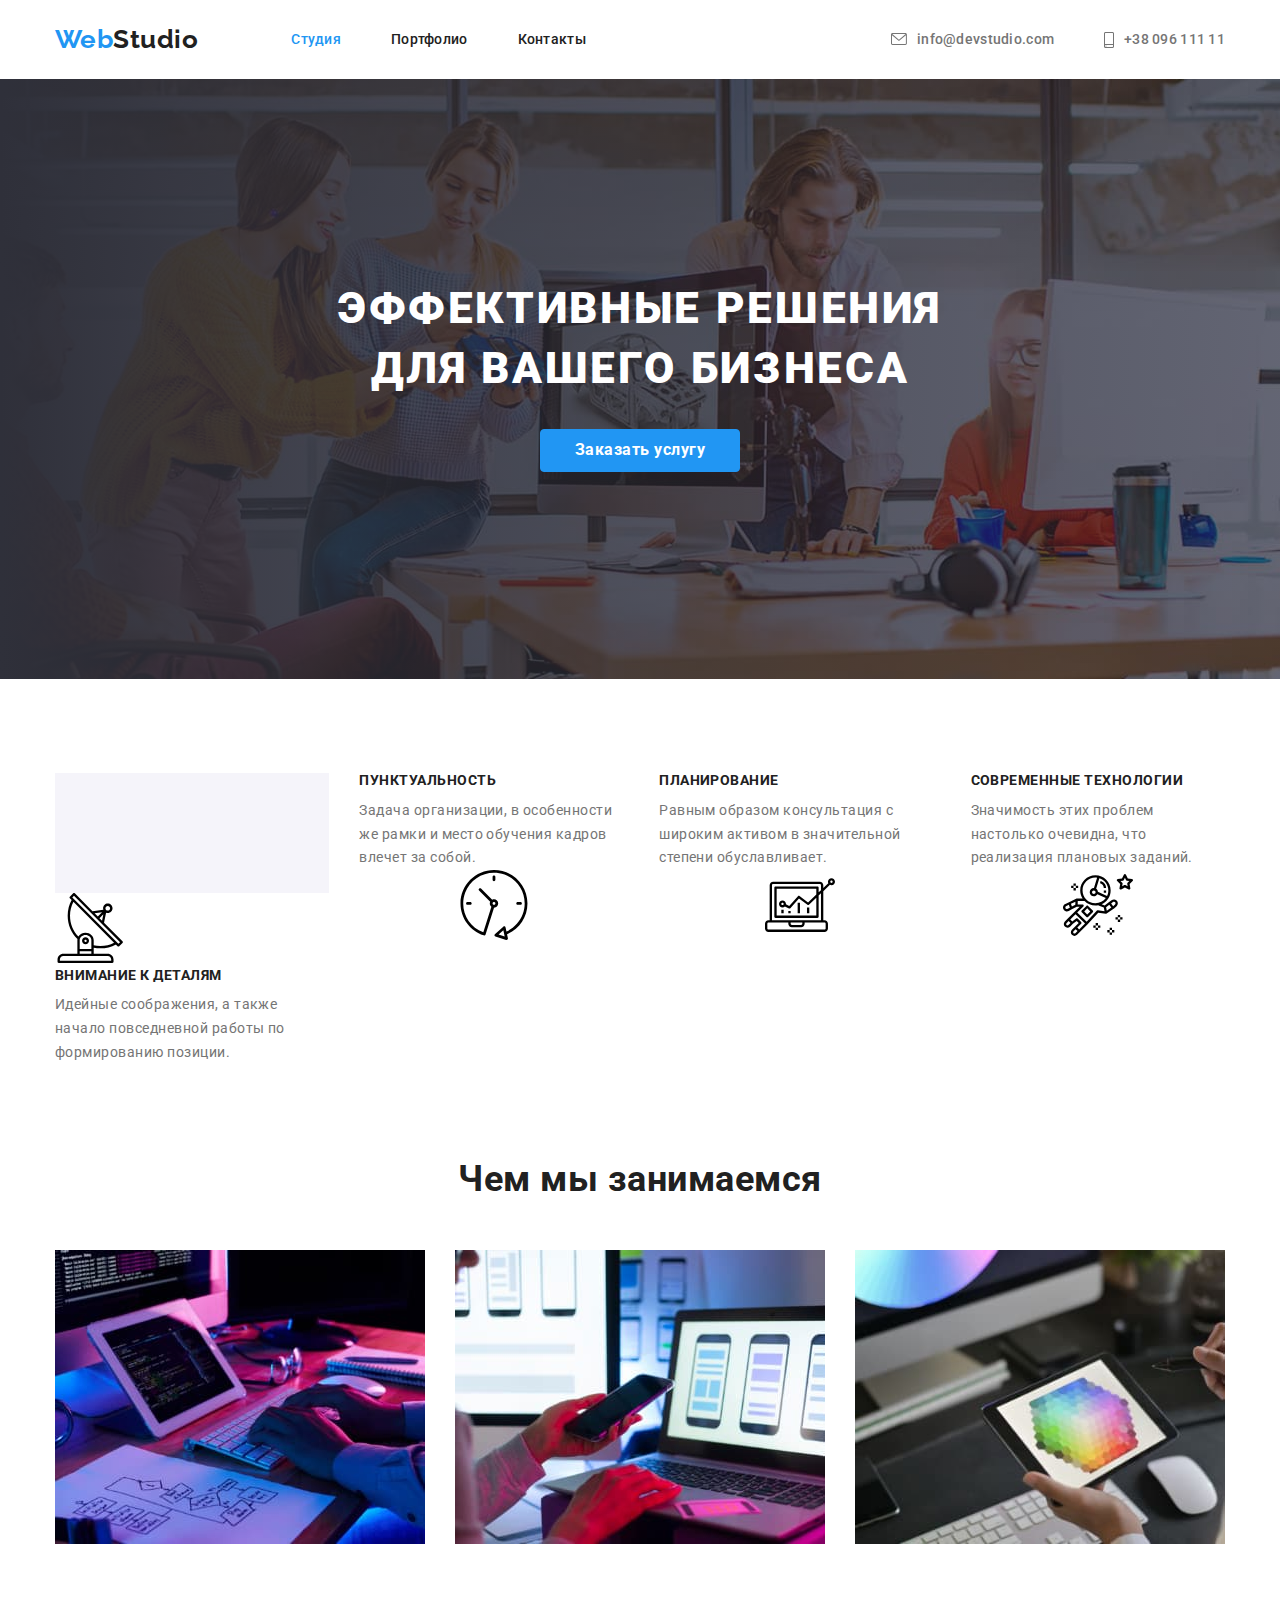
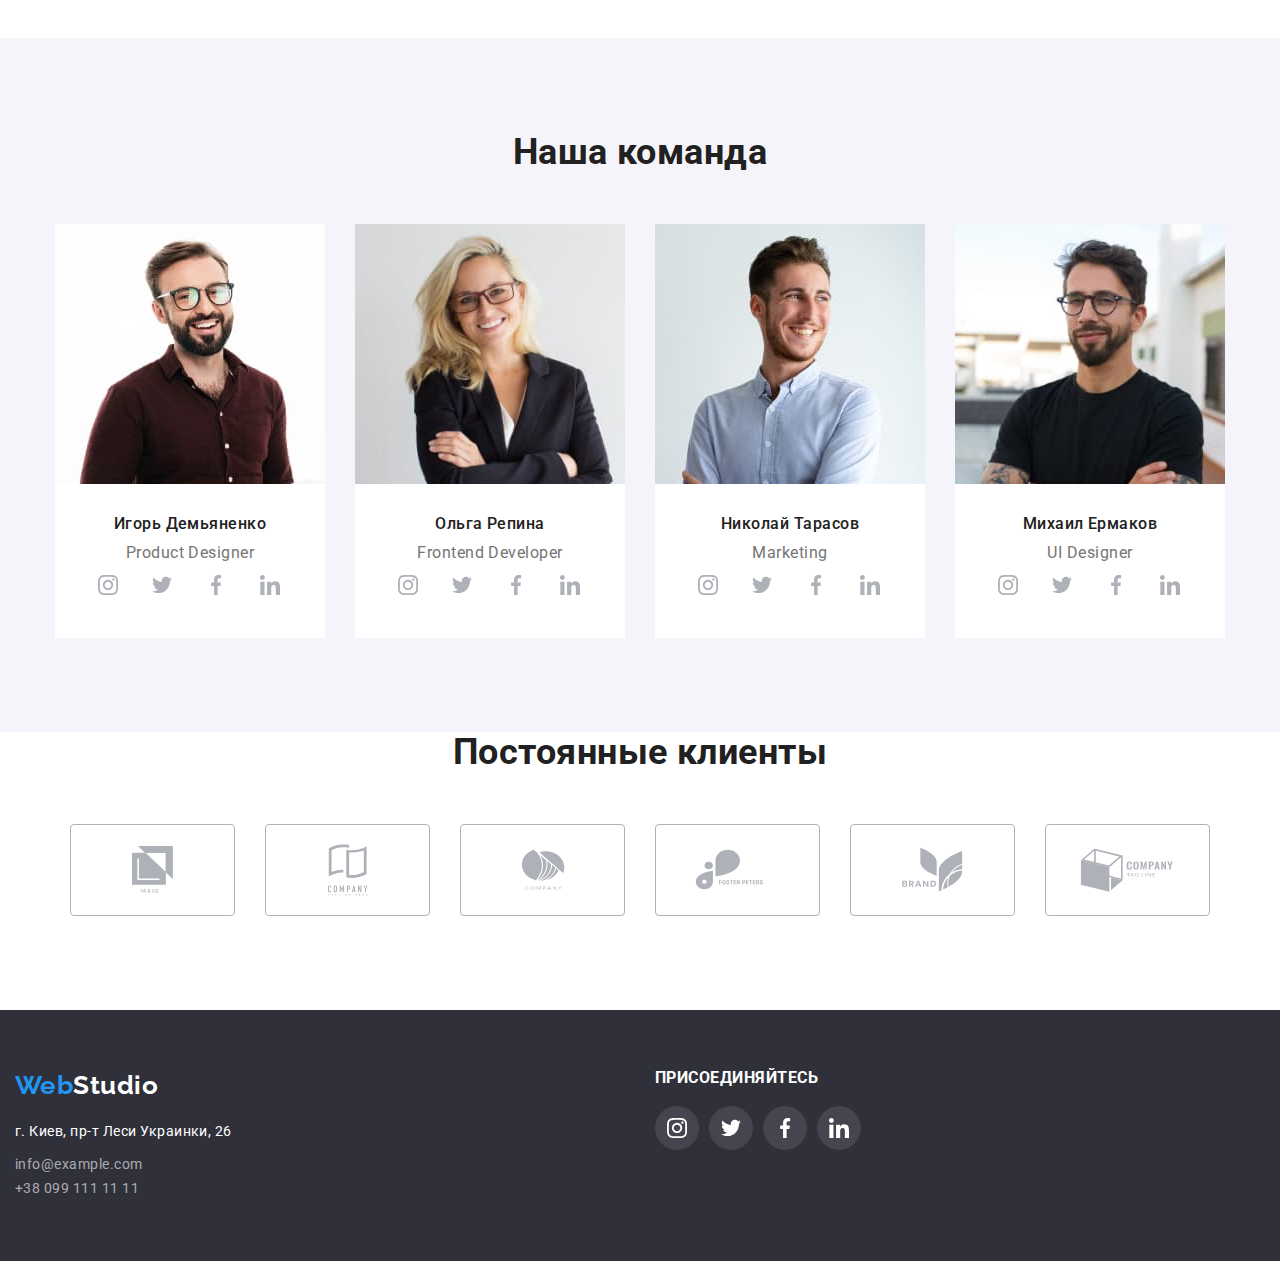
==== commit a9622058: "section features" ====
--- a/index.html
+++ b/index.html
@@ -61,17 +61,14 @@
                     
                     <li class="title-list">
                         <div class="title-list-container">
-                            <ul class="icons">
+                            <!--<ul class="icons">
                                 <li class="icons-item">
-                                    <a href="" class="icons-link">
+                                    <a href="" class="icons-link">-->
                                         <svg class="icons-svg">
                                             <use href="./imagesdecoration/sprite.svg#icon-vector">
                                             </use>
                                         </svg>
-                                    </a>
-                                </li>
-                            </ul>
-                        </div>
+                               </div>
                         <h3 class="title">
                             Внимание к деталям</h3>
                         <p class="paragraph">
--- a/css/styles.css
+++ b/css/styles.css
@@ -650,6 +650,8 @@
 
  .icons-set {
    display: flex;
+   align-items: center;
+   justify-content: center;
  }
  
  .section-title {
@@ -658,7 +660,7 @@
  }
  
 
-.clients-icons-link {
+.item-icons{
   display: flex;
   align-items: center;
   justify-content: center;
@@ -666,7 +668,12 @@
   flex-basis: calc(100% / 6 - 30px);
   border: 1px solid #AFB1B8;
   border-radius: 4px;
-  
+   margin-bottom: 94px;
+}
+
+.item-icons:not(:last-child) {
+  margin-right: 30px;
+ 
 }
 
 
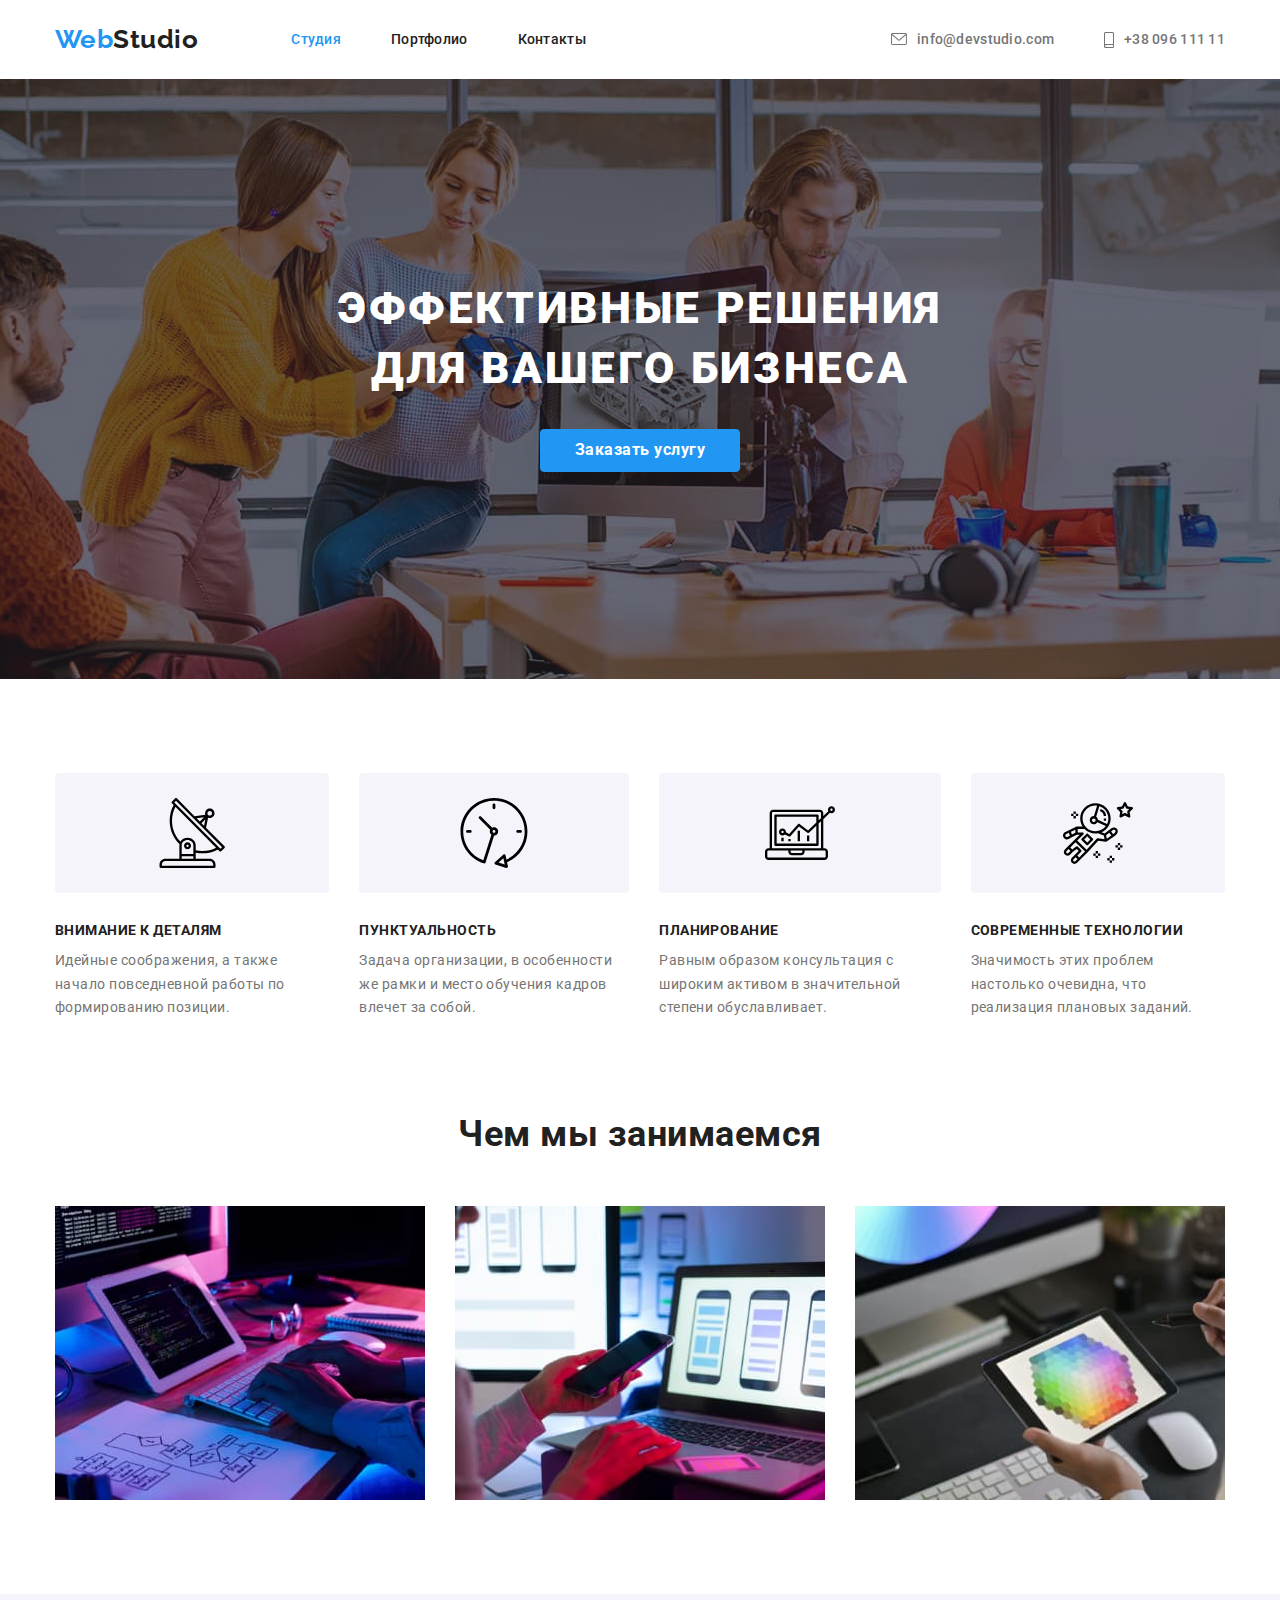
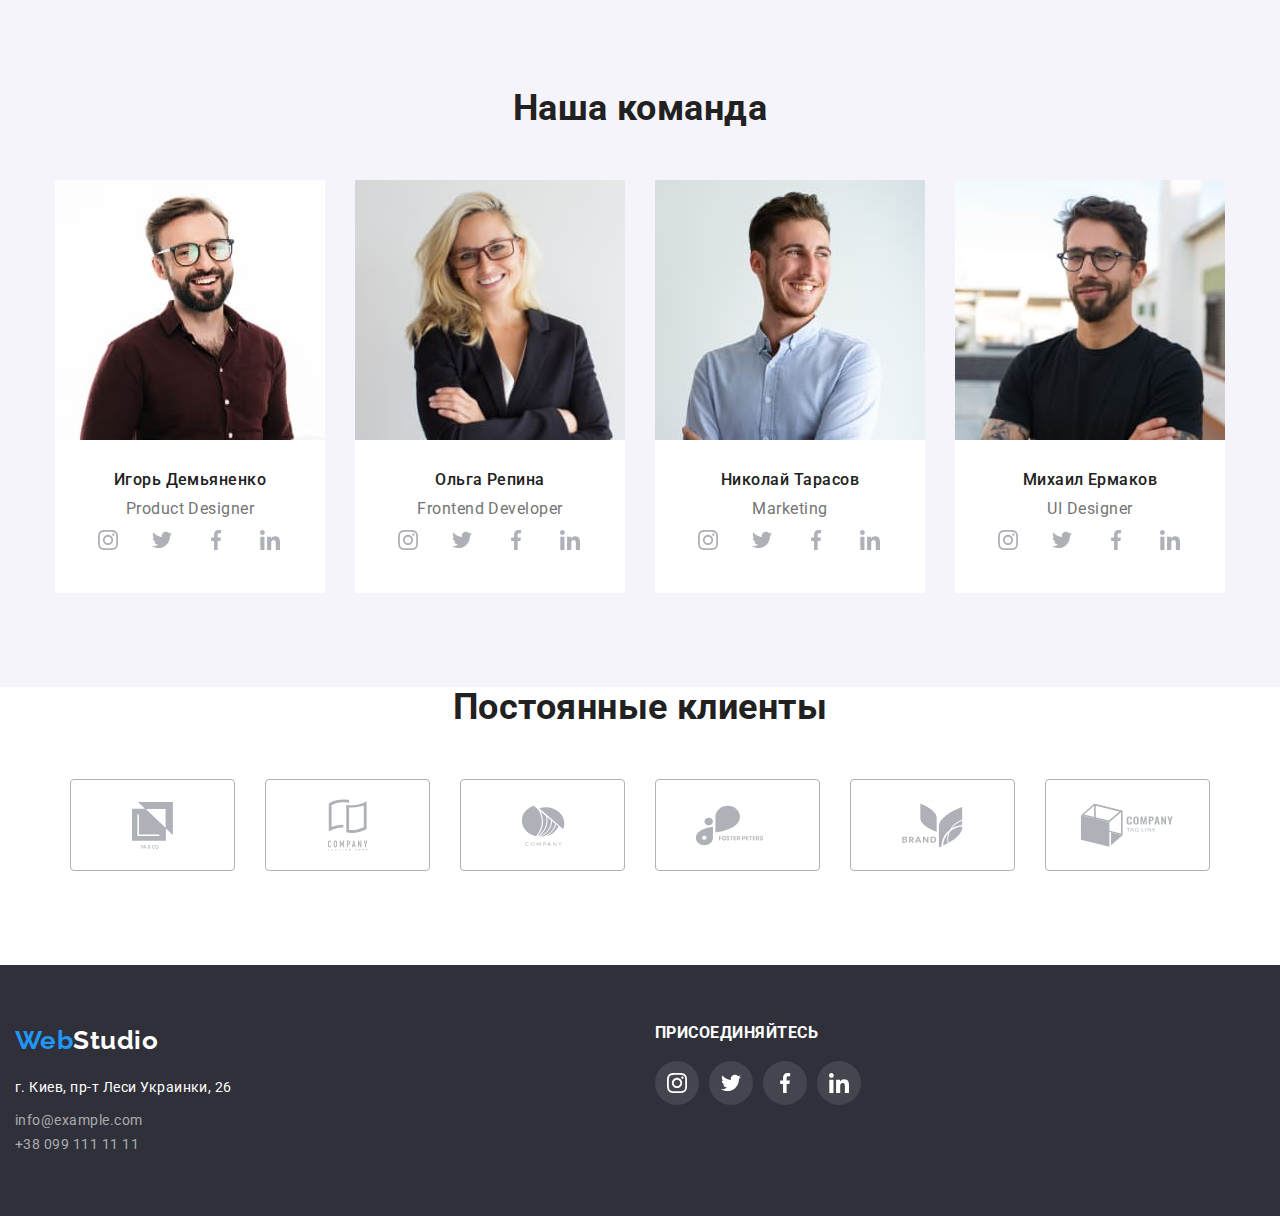
==== commit 93bbc369: "позиціонує svg" ====
--- a/index.html
+++ b/index.html
@@ -44,7 +44,7 @@
     </header>
     <main>
         <!--CONTAINER-->
-        <div class="overlay">
+        <!--<div class="overlay">-->
         <section class="hero-index">
             <div class="container-hero">
                 
@@ -52,7 +52,7 @@
                 <a href="" class="button">Заказать услугу</a>
             </div>
         </section>
-    </div>
+    <!--</div>-->
 
         <!--CONTAINER-->
         <section class="feature">
@@ -73,57 +73,46 @@
                             Внимание к деталям</h3>
                         <p class="paragraph">
                             Идейные соображения, а также начало повседневной работы по формированию позиции.
-                        </p>
-                        
-                    </li>
-                    <li class="title-list icon-punctuality">
+                        </p>                    
+                    </li>
+
+                    <li class="title-list">
+                        <div class="title-list-container">
+                            <svg class="icons-svg">
+                                <use href="./imagesdecoration/sprite.svg#icon-clock-1">
+                                </use>
+                            </svg>
+                        </div>
                         <h3 class="title">
                             Пунктуальность</h3>
                         <p class="paragraph">
                             Задача организации, в особенности же рамки и место обучения кадров влечет за собой.</p>
-                        <ul class="icons">
-                            <li class="icons-item">
-                                <a href="" class="icons-link">
-                                    <svg class="icons-svg">
-                                        <use href="./imagesdecoration/sprite.svg#icon-clock-1">
-                                        </use>
-                                    </svg>
-                                </a>
-                            </li>
-                        </ul>
                         </li>
+
                     <li class="title-list icon-planning">
+                        <div class="title-list-container">
+                            <svg class="icons-svg">
+                                <use href="./imagesdecoration/sprite.svg#icon-lap-top-diagram-1">
+                                </use>
+                            </svg>
+                        </div>
                         <h3 class="title">
                             Планирование</h3>
                         <p class="paragraph">
                             Равным образом консультация с широким активом в значительной степени обуславливает.</p>
-                    <ul class="icons">
-                        <li class="icons-item">
-                            <a href="" class="icons-link">
-                                <svg class="icons-svg">
-                                    <use href="./imagesdecoration/sprite.svg#icon-lap-top-diagram-1">
-                                    </use>
-                                </svg>
-                            </a>
                         </li>
-                    </ul>
-                        </li>
 
                     <li class="title-list icon-modern">
+                        <div class="title-list-container">
+                            <svg class="icons-svg">
+                                <use href="./imagesdecoration/sprite.svg#icon-astronaut-1-1">
+                                </use>
+                            </svg>
+                        </div>
                         <h3 class="title">
                             Современные технологии</h3>
                         <p class="paragraph">
                             Значимость этих проблем настолько очевидна, что реализация плановых заданий.</p>
-                    <ul class="icons">
-                        <li class="icons-item">
-                            <a href="" class="icons-link">
-                                <svg class="icons-svg">
-                                    <use href="./imagesdecoration/sprite.svg#icon-astronaut-1-1">
-                                    </use>
-                                </svg>
-                            </a>
-                        </li>
-                    </ul>
                         </li>
                 </ul>
             </div>
--- a/css/styles.css
+++ b/css/styles.css
@@ -204,7 +204,7 @@
 }
 .contacts .phone:hover {
   color: var(--accent-color);
-}*/
+}
 
 
 
@@ -261,14 +261,14 @@
 
 /*Overlay*/
 
-.overlay {
+.hero-index {
   max-width: 1600px;
   height: 600px;
   margin-left: auto;
   margin-right: auto;
   background-image: linear-gradient(
     to right,
-   #2f303a, 40%, rgba(47, 48, 58, 0.4)
+   rgba(47, 48, 58, 0.4), 40%, rgba(47, 48, 58, 0.4)
    ),
    url("../images/lowImgheader.jpg");
   /*background-image: url("../images/lowImgheader.jpg");*/
@@ -409,18 +409,22 @@
 
 .title-list {
  margin-right: 23px;
+ 
 }
 .title-list:last-child {
   margin-right: 0;
 }
 
-.title-list-container::before {
-  display: block;
+.title-list-container {
+  display: flex;
+  align-items: center;
+  justify-content: center;
   content:"";
   height: 120px;
+  border-radius: 4px;
   background-repeat: no-repeat;
-  background-position: center;
   background-color: #F5F4FA;
+  margin-bottom: 30px;
   ;
 }
 
@@ -453,16 +457,17 @@
   display: flex;
   align-items: center;
   justify-content: center;
+  fill: #212121;
 }
 
 .icons-svg {
   width: 70px;
   height: 70px;
 }
-.icons-svg:hover,
+/*.icons-svg:hover,
 .icons-svg:focus {
   stroke: var(--accent-color);
-}
+}*/
 
 .feature {
   padding-top: 94px;
@@ -668,7 +673,7 @@
   flex-basis: calc(100% / 6 - 30px);
   border: 1px solid #AFB1B8;
   border-radius: 4px;
-   margin-bottom: 94px;
+  margin-bottom: 94px;
 }
 
 .item-icons:not(:last-child) {
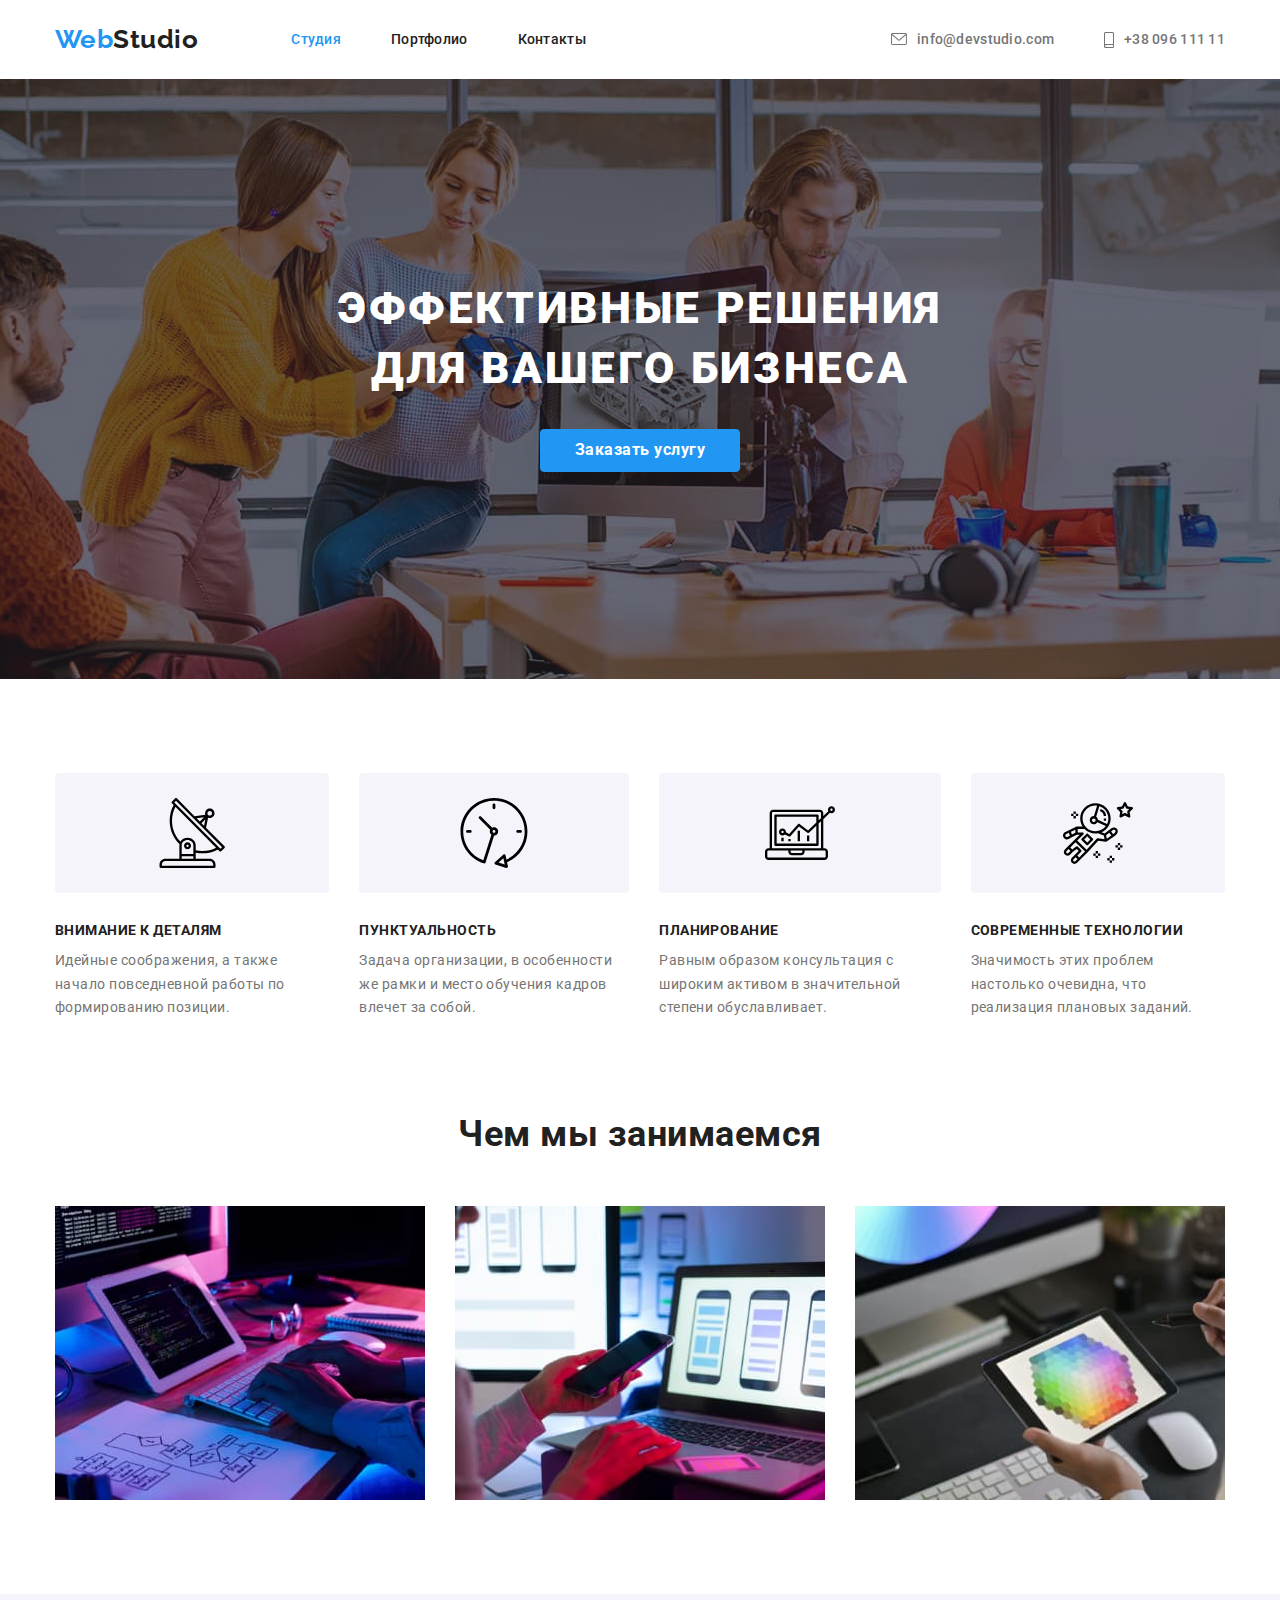
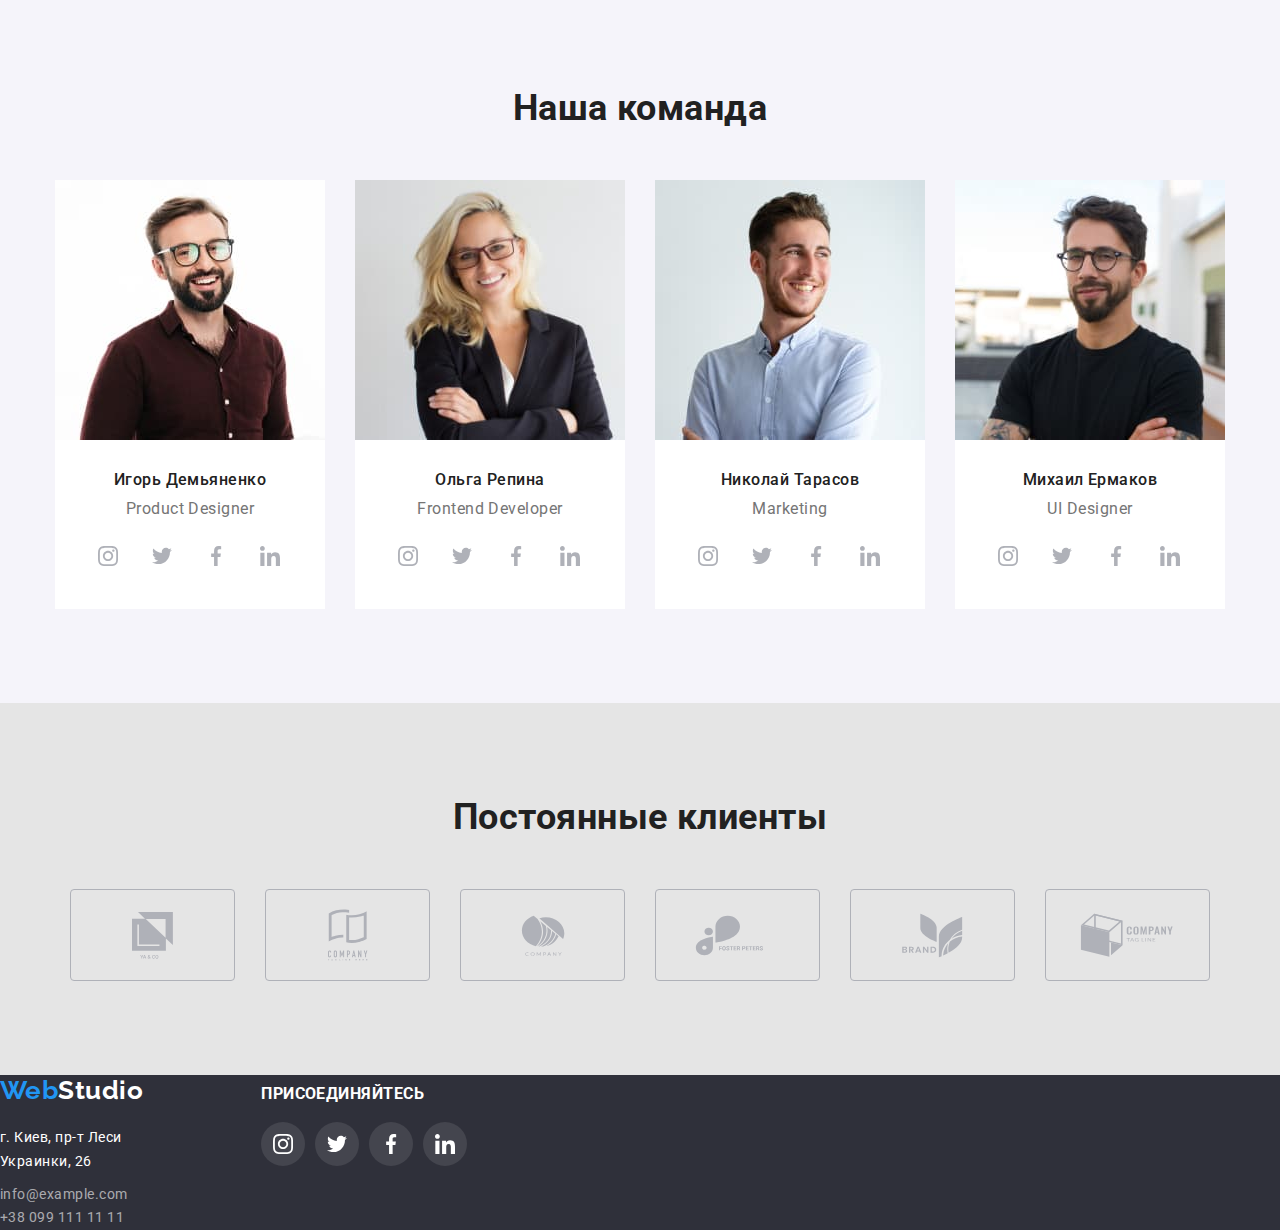
==== commit 5a18403c: "correction" ====
--- a/index.html
+++ b/index.html
@@ -383,7 +383,7 @@
 
     <footer class="footer">
         <div class="footer-content">
-        <div class="container">
+        <div class="logo-footer-container">
 
             <a href="" class="page-logo__footer">Web<span class="accent-white">Studio</span></a>
 
--- a/css/styles.css
+++ b/css/styles.css
@@ -534,6 +534,7 @@
 
 .occupation {
   margin-top: 10px;
+  margin-bottom: 16px;
 }
 
 .team {
@@ -574,7 +575,7 @@
 
 .occupation {
   margin-top: 10px;
-  margin-bottom: 30px;
+  margin-bottom: 16px;
 }
 
 .section-title {
@@ -603,8 +604,8 @@
 }
 
 .our-team .occupation {
-  margin-top: 0;
-  margin-bottom: 0;
+  margin-top: 10;
+  margin-bottom: 16;
   color: var(--primary-text-color);
 
   font-weight: normal;
@@ -650,7 +651,9 @@
  /*CARD-SET*/
 
  .section-icons {
-
+   padding-top: 94px;
+   padding-bottom: 94px;
+   background-color: #e5e5e5;
  }
 
  .icons-set {
@@ -673,7 +676,6 @@
   flex-basis: calc(100% / 6 - 30px);
   border: 1px solid #AFB1B8;
   border-radius: 4px;
-  margin-bottom: 94px;
 }
 
 .item-icons:not(:last-child) {
@@ -759,17 +761,21 @@
   margin-bottom: 9px;
 }
 
-.footer .container {
+/*.footer .container {
   padding-top: 60px;
 }
 
 .footer .container {
   padding-bottom: 60px;
-}
+}*/
 
 /*.footer .address-footer {
   padding-top: 20px;
 }*/
+
+.logo-footer-container {
+  margin-right: 60px;
+}
 
 .footer .address {
   color: var(--primary-white-color);
@@ -805,6 +811,7 @@
 
 .footer-content {
   display: flex;
+  align-items: baseline;
 }
 
 .footer-networks {
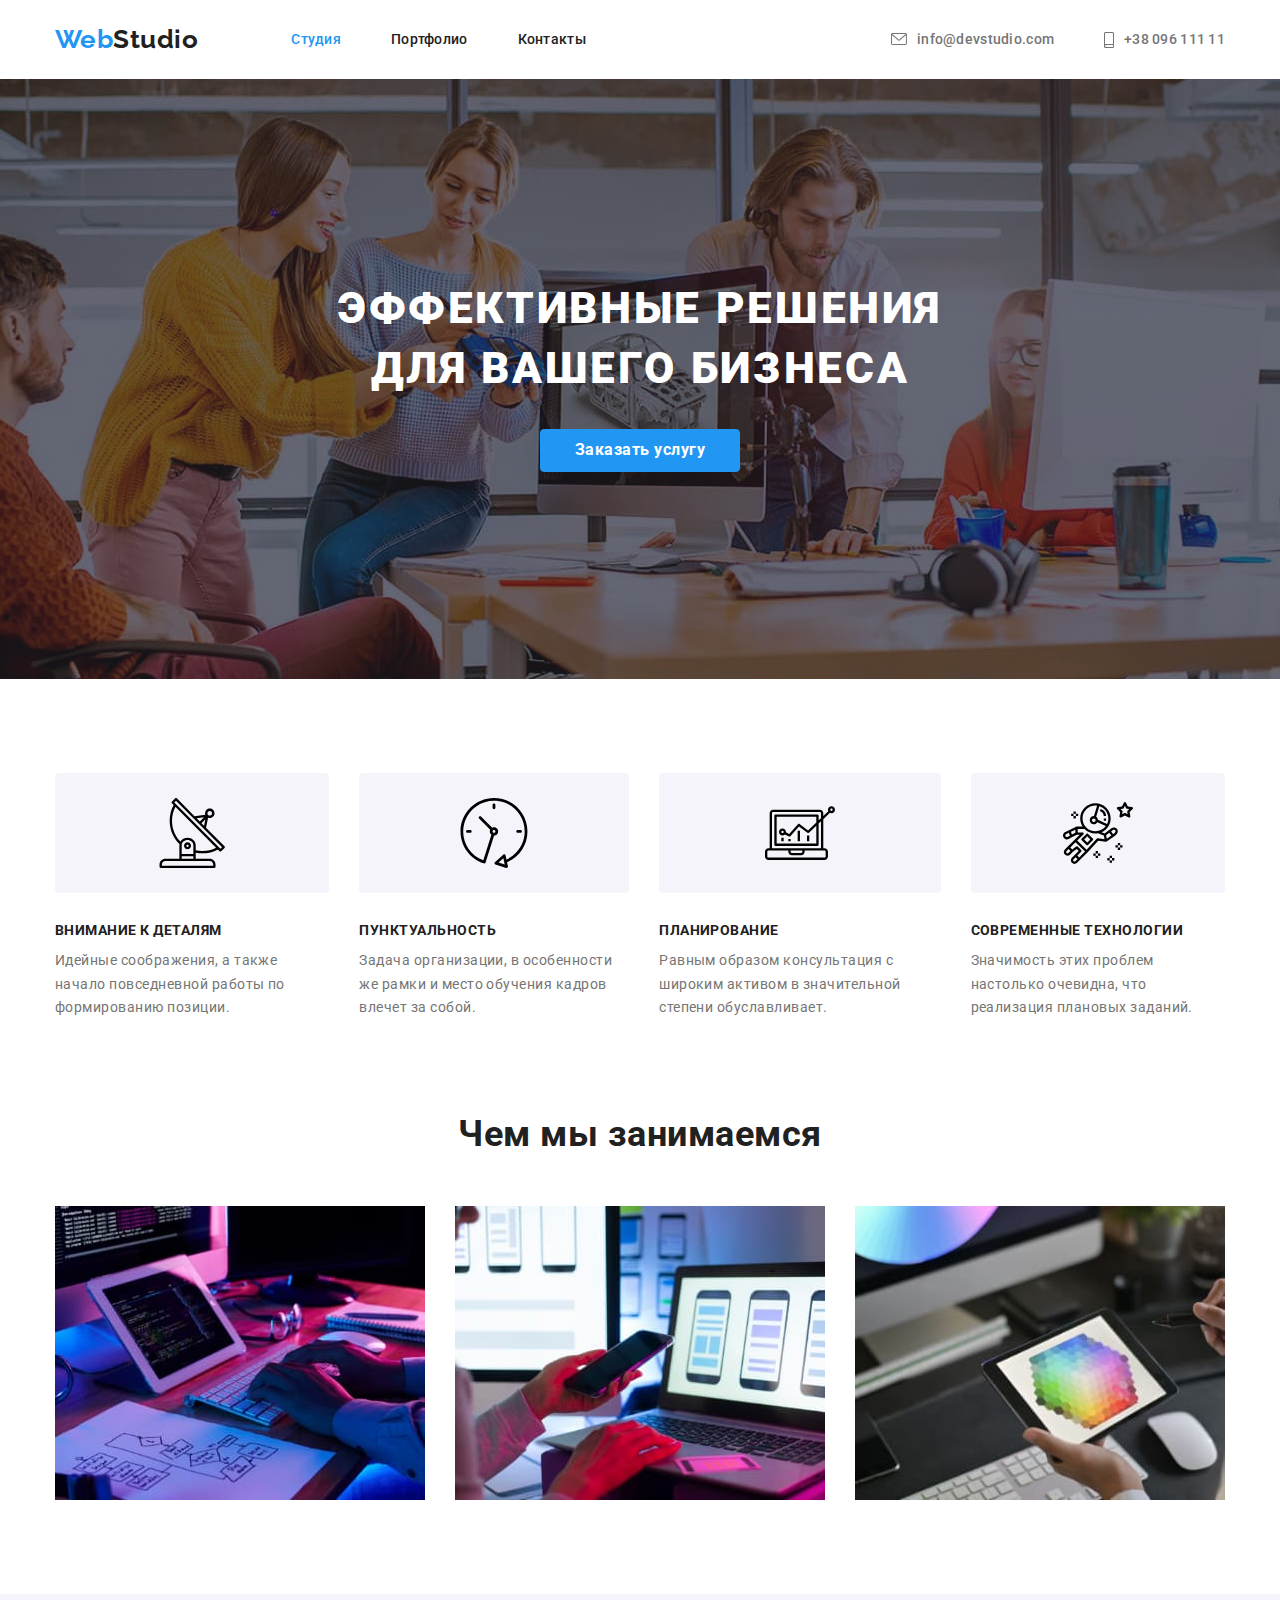
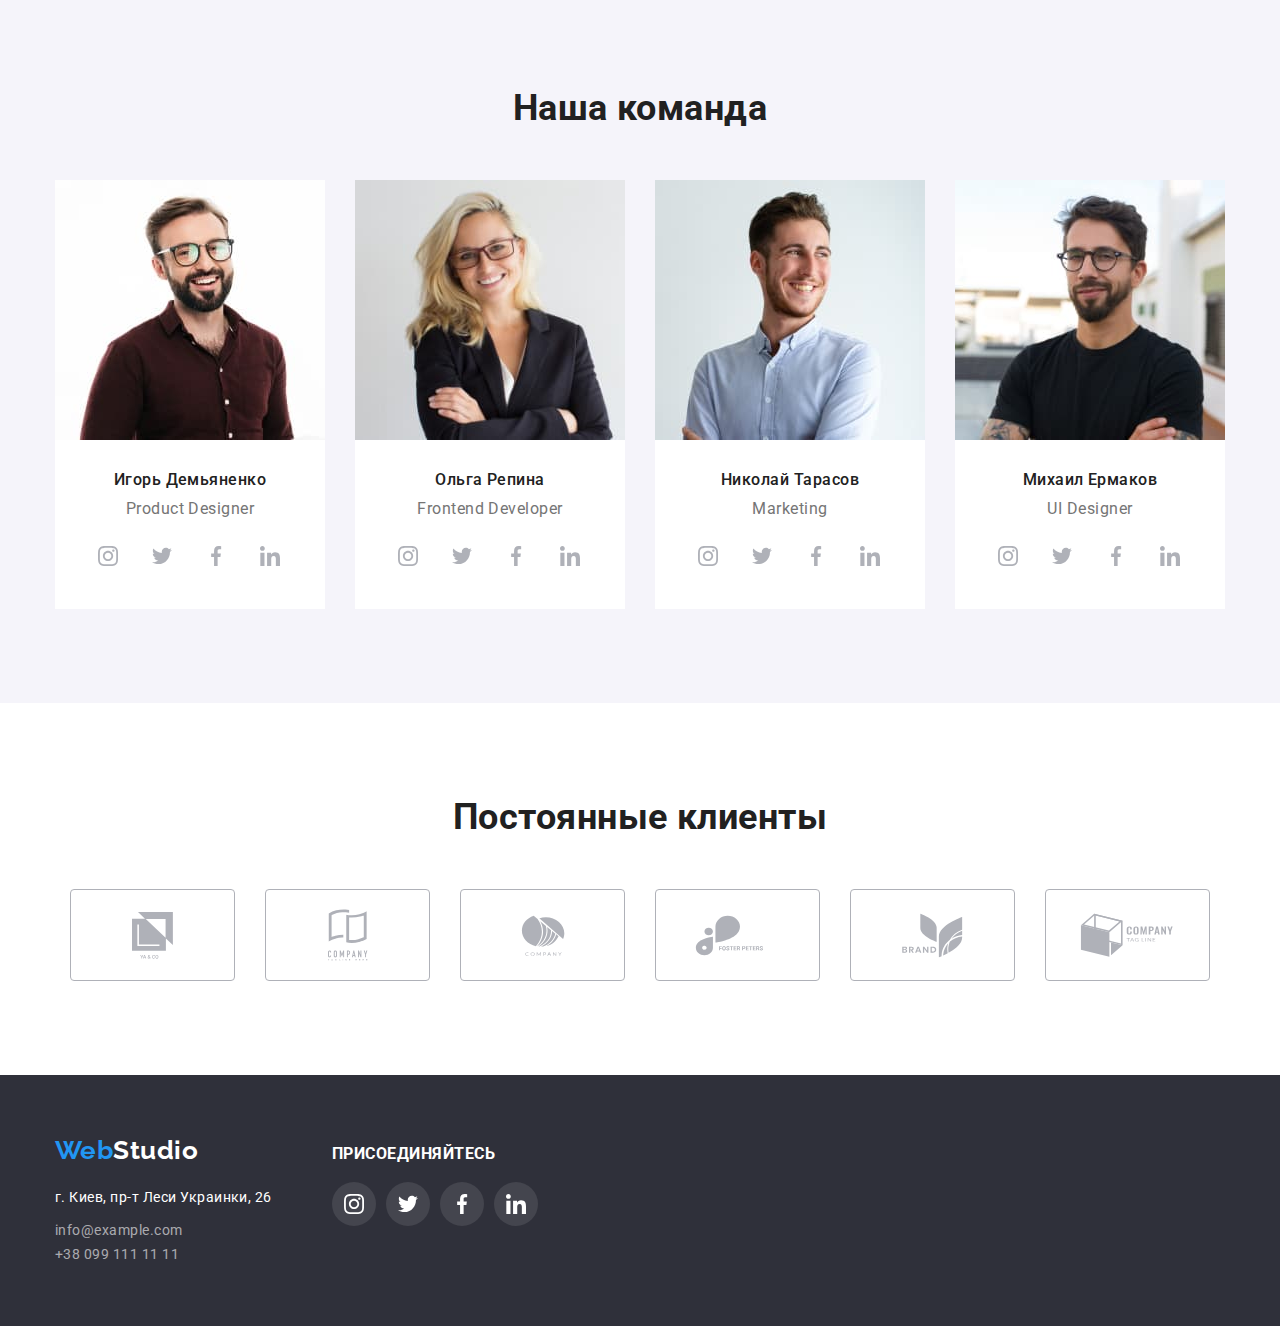
==== commit b67b5321: "footer upgrade" ====
--- a/index.html
+++ b/index.html
@@ -382,7 +382,7 @@
     <!--CONTAINER-->
 
     <footer class="footer">
-        <div class="footer-content">
+        <div class="footer-content container">
         <div class="logo-footer-container">
 
             <a href="" class="page-logo__footer">Web<span class="accent-white">Studio</span></a>
@@ -398,7 +398,7 @@
             </address>
         </div>
         <!-- FOOTER Social networks -->
-        <div class="container">
+        <div class="">
             <h3 class="footer-networks"> ПРИСОЕДИНЯЙТЕСЬ </h3>
             <ul class="social-icons-footer">
                 <li class="social-icons-item-footer">
--- a/css/styles.css
+++ b/css/styles.css
@@ -653,7 +653,6 @@
  .section-icons {
    padding-top: 94px;
    padding-bottom: 94px;
-   background-color: #e5e5e5;
  }
 
  .icons-set {
@@ -709,6 +708,9 @@
 /* Footer*/
 .footer {
   background-color: #2f303a;
+  padding-top: 60px;
+  padding-bottom: 60px;
+
 }
 
 .logo-container {
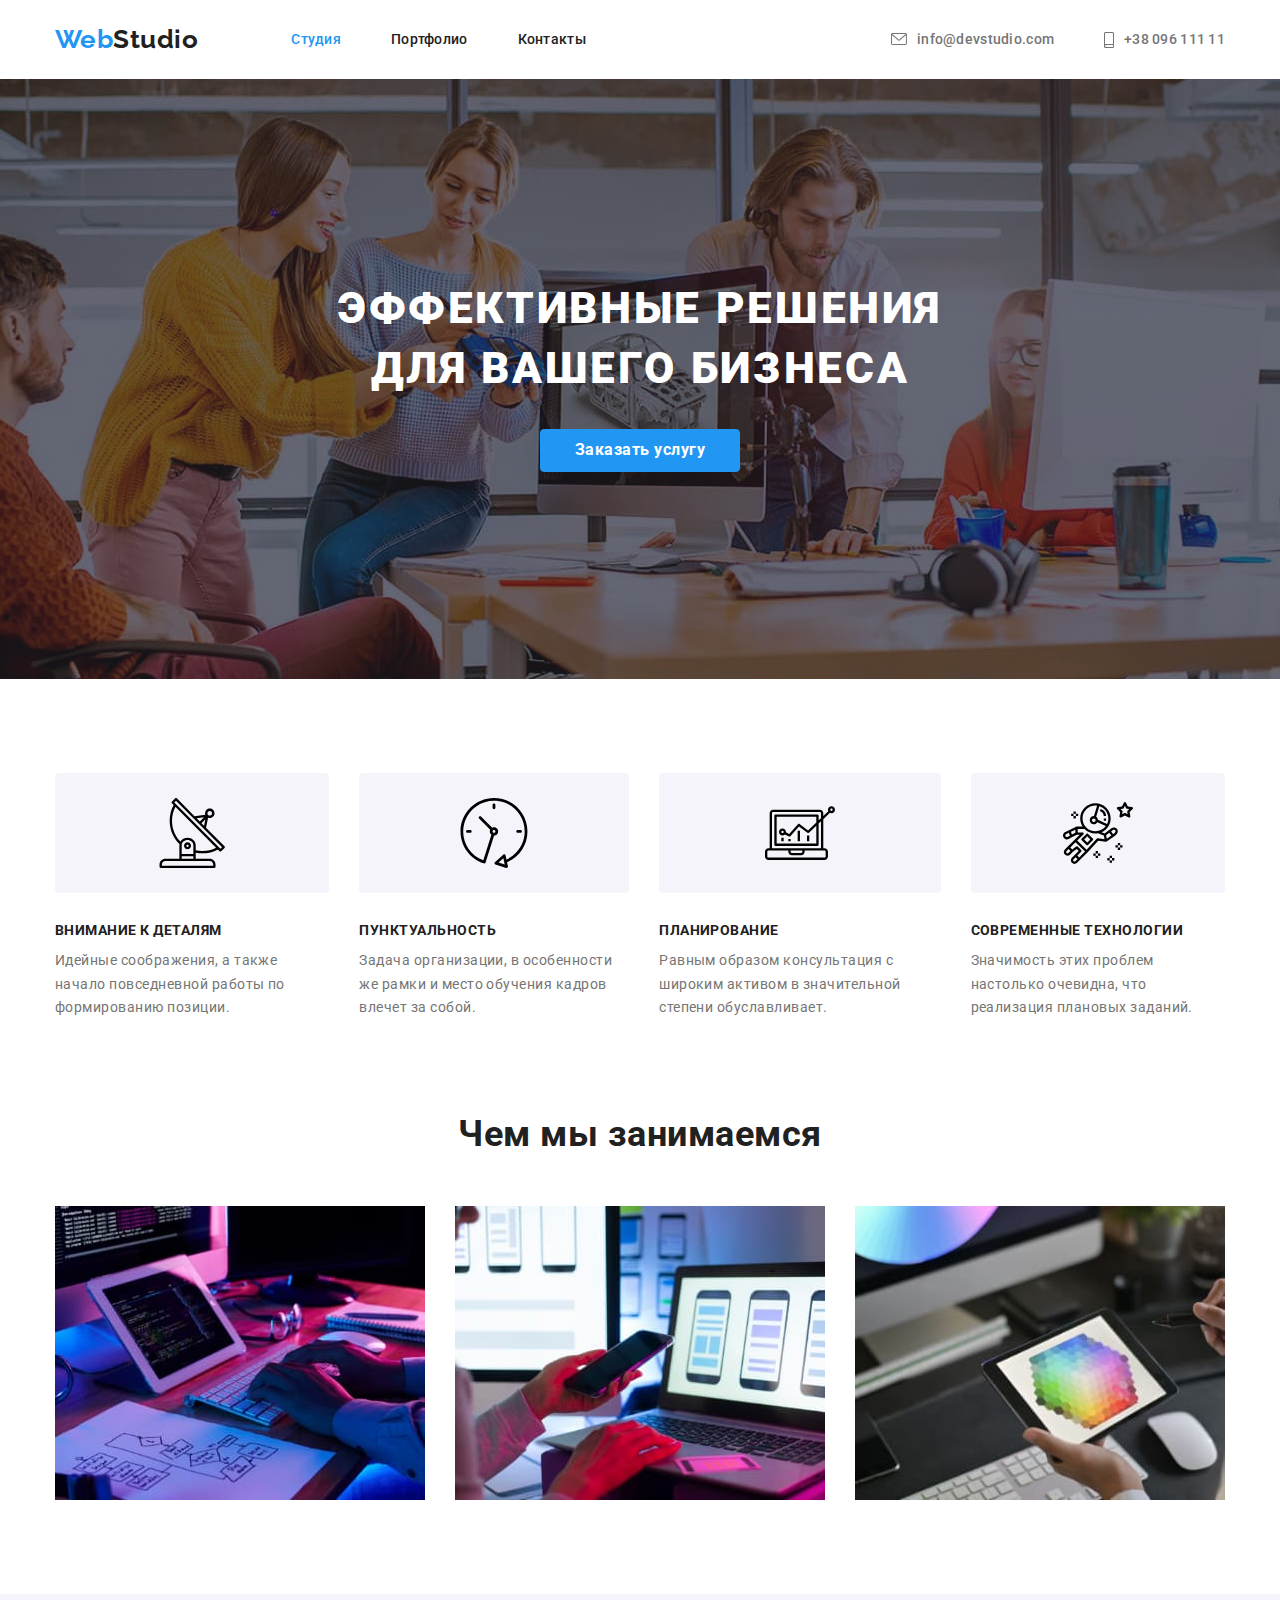
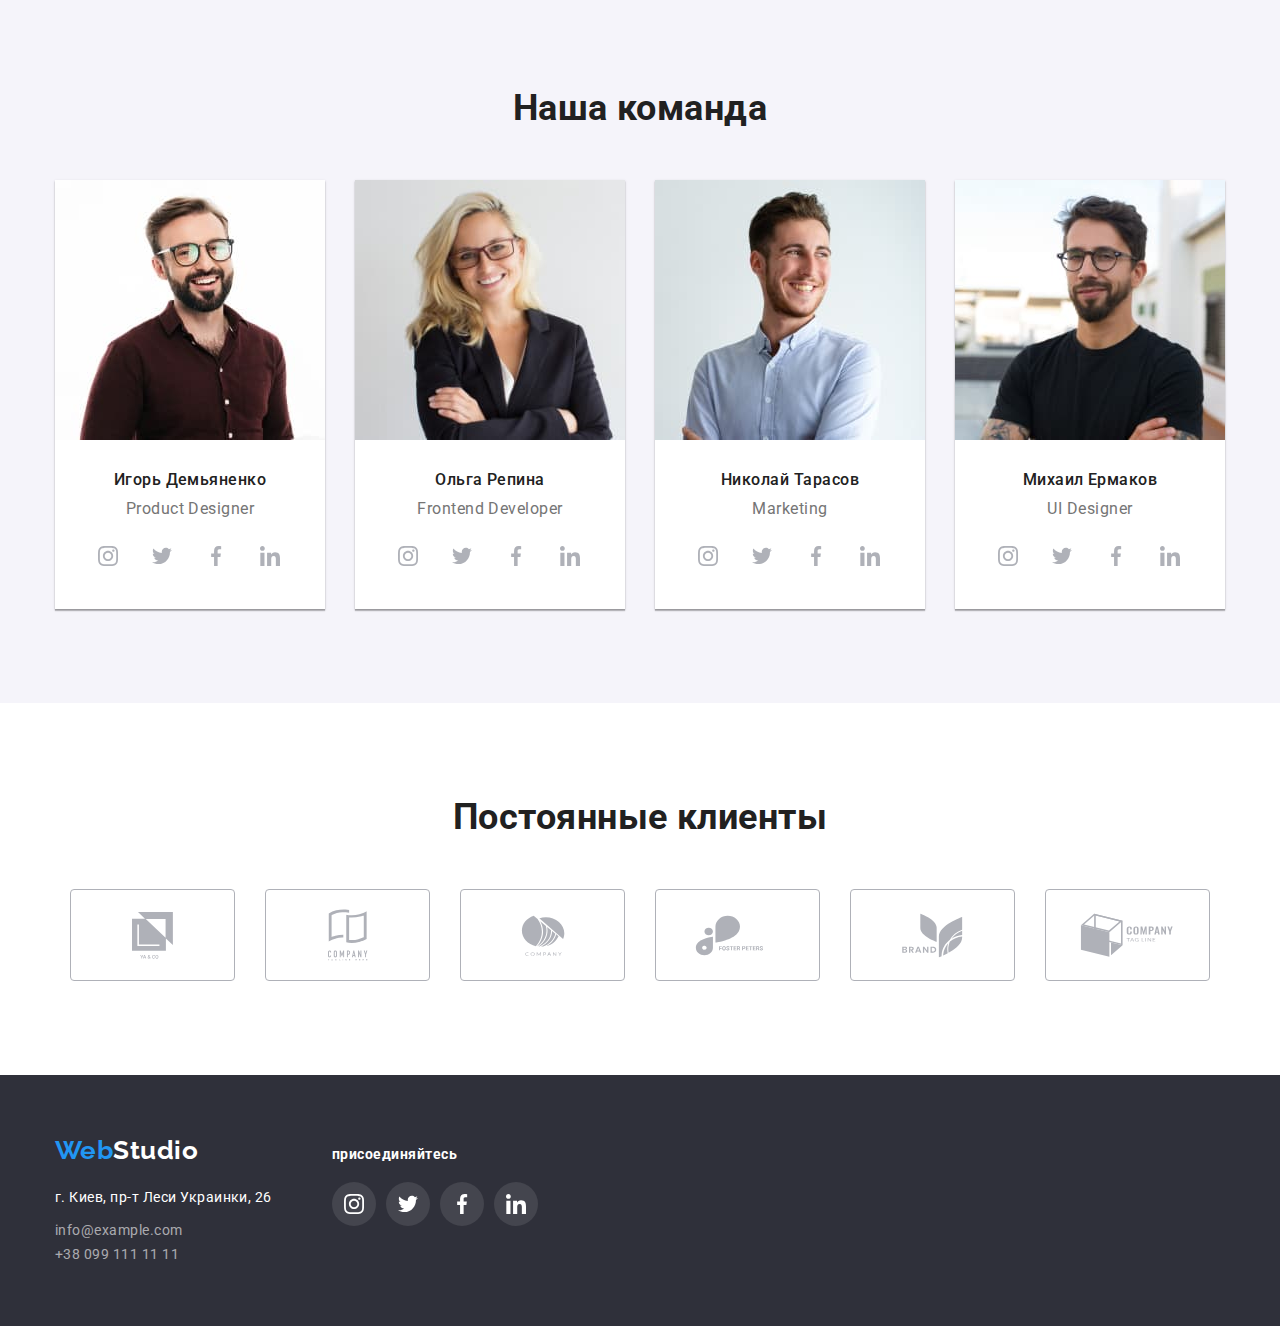
==== commit 7a70d28e: "пав" ====
--- a/index.html
+++ b/index.html
@@ -399,7 +399,7 @@
         </div>
         <!-- FOOTER Social networks -->
         <div class="">
-            <h3 class="footer-networks"> ПРИСОЕДИНЯЙТЕСЬ </h3>
+            <h3 class="footer-networks"> присоединяйтесь </h3>
             <ul class="social-icons-footer">
                 <li class="social-icons-item-footer">
                     <a href="" class="social-icons-link-footer" target="_blank" rel="noopener noreferrer">
--- a/css/styles.css
+++ b/css/styles.css
@@ -188,7 +188,8 @@
   /*margin-right: 50px;*/
 }
 
-.contacts .mail:hover {
+.contacts .mail:hover,
+.contacts .mail:focus {
   color: var(--accent-color);
 }
 .contacts .phone {
@@ -202,10 +203,10 @@
   display: flex;
   align-items: center;
 }
-.contacts .phone:hover {
+.contacts .phone:hover,
+.contacts .phone:focus {
   color: var(--accent-color);
 }
-
 
 
 /* Hero*/
@@ -511,6 +512,10 @@
 
 /* Our team*/
 
+.card {
+  box-shadow: 0px 1px 3px rgb(0 0 0 / 12%), 0px 1px 1px rgb(0 0 0 / 14%), 0px 2px 1px rgb(0 0 0 / 20%);
+}
+
 img {
   display: block;
   max-width: 100%;
@@ -818,9 +823,9 @@
 
 .footer-networks {
   color:var(--primary-white-color);
-  font-style: normal;
+  font-style: bold;
   font-weight: bold;
-  font-size: 16px;
+  font-size: 14px;
   line-height: 16px;
   margin-bottom: 20px;
 }
